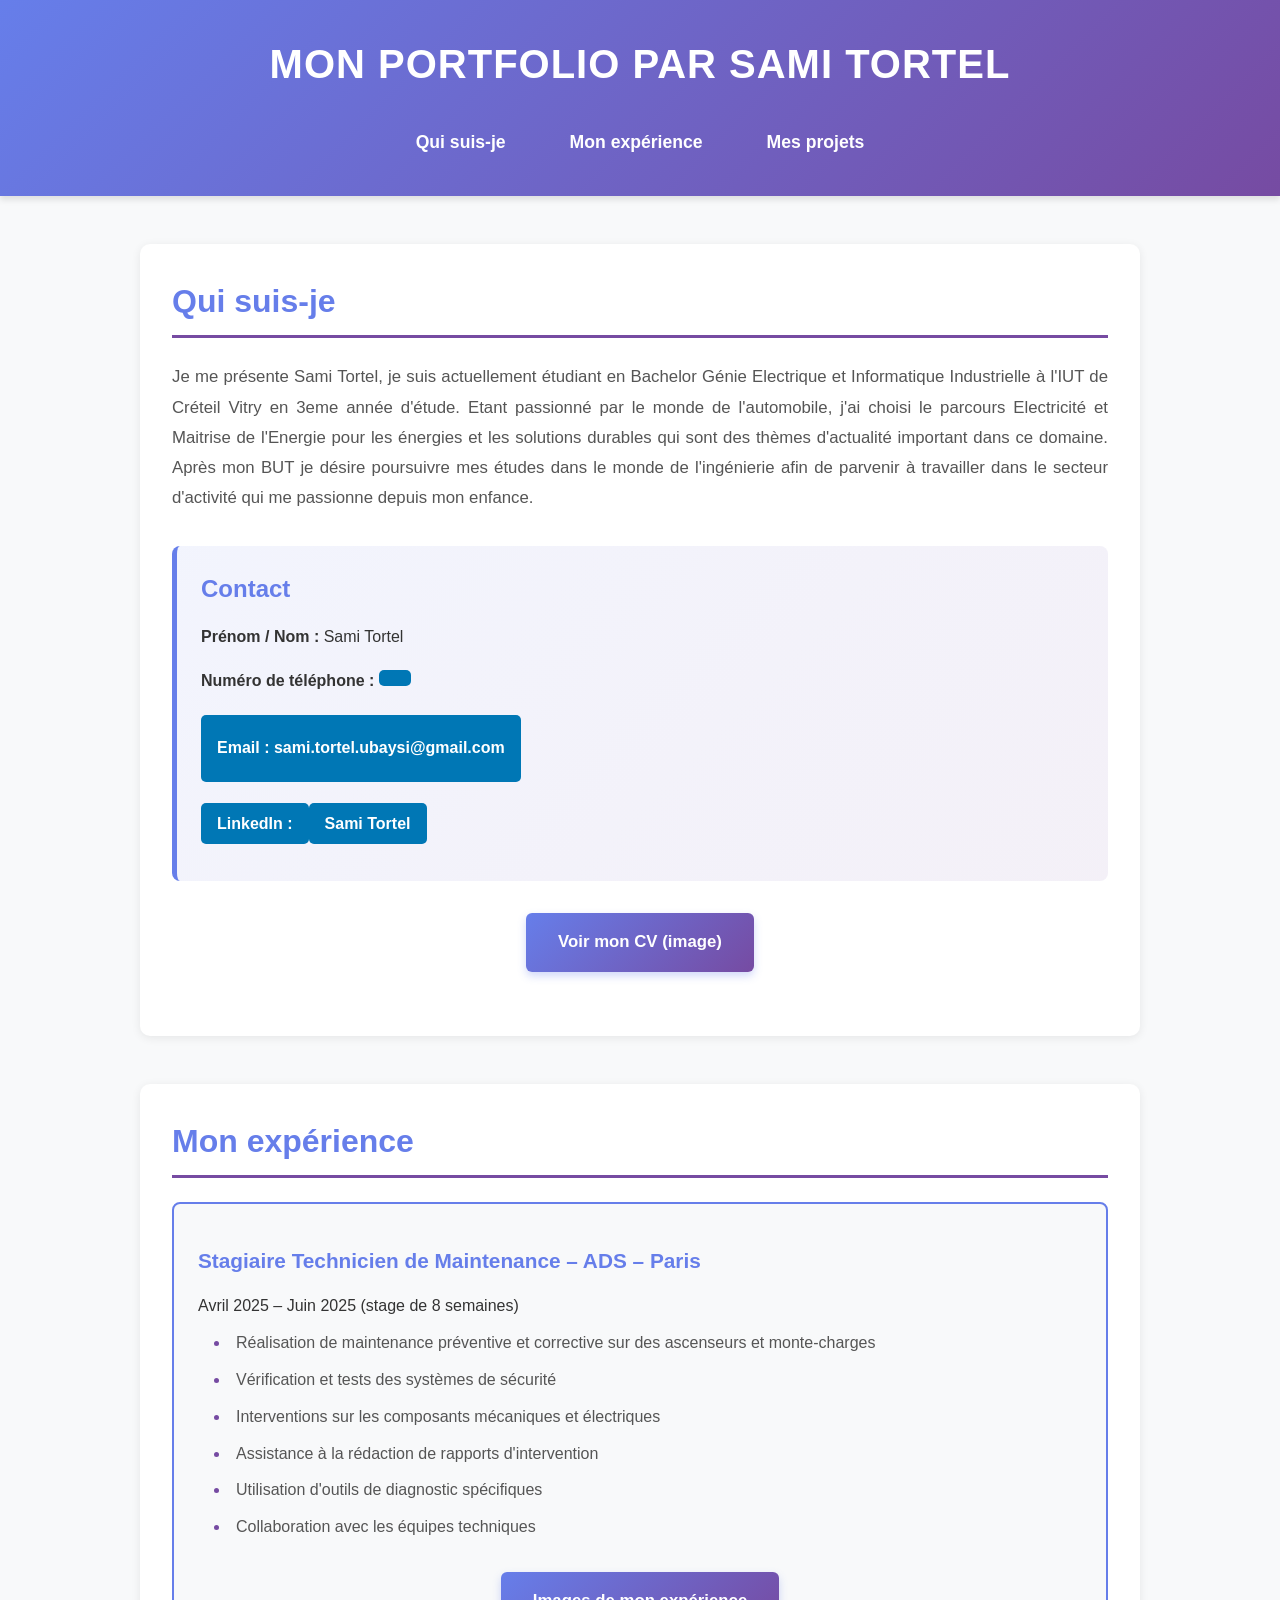
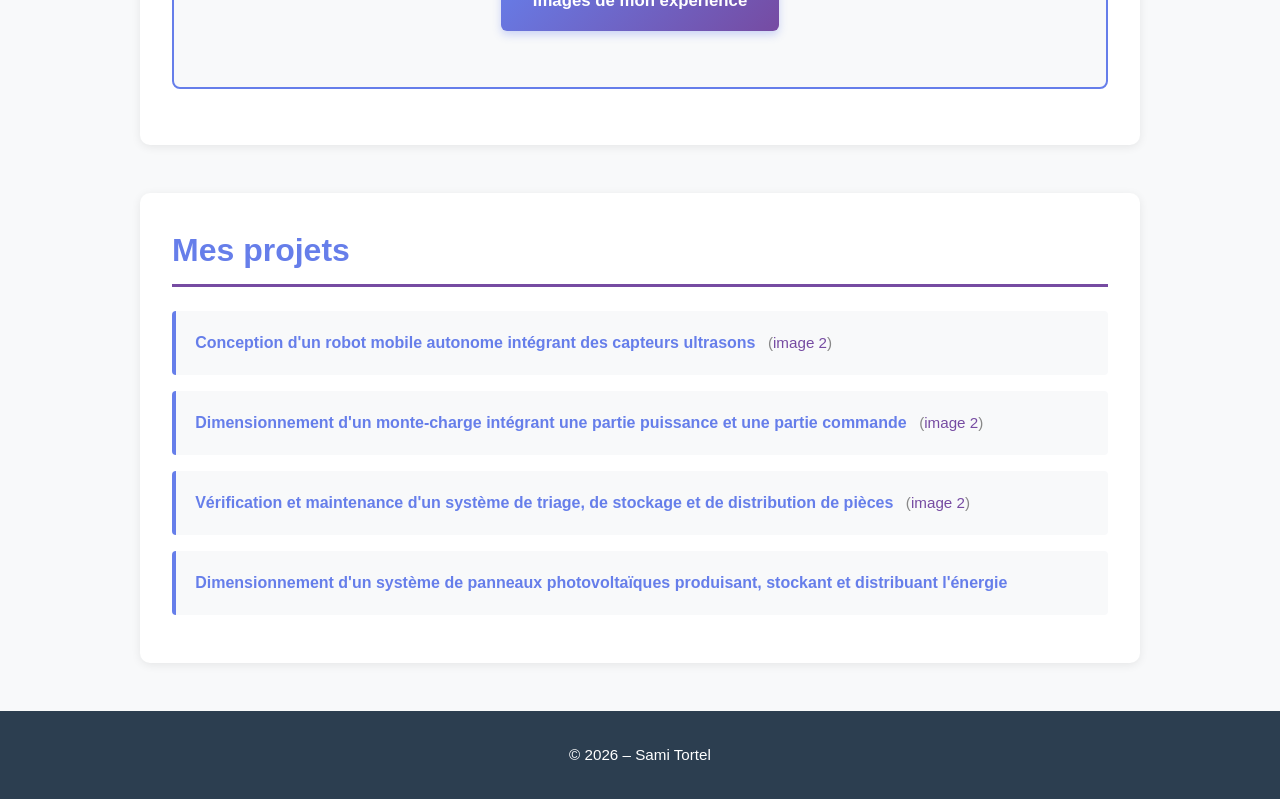
==== index.html @ cd8a88b3 "Update index.html" ====
<!DOCTYPE html>
<html lang="fr">
<head>
    <meta charset="UTF-8">
    <title>Mon Portfolio - Sami Tortel</title>
    <link rel="stylesheet" href="style.css">
</head>
<body>

    <!-- ===== EN-TÊTE ===== -->
    <header>
        <h1>MON PORTFOLIO PAR SAMI TORTEL</h1>

        <nav>
            <a href="#qui-suis-je">Qui suis-je</a>
            <a href="#experience">Mon expérience</a>
            <a href="#projets">Mes projets</a>
        </nav>
    </header>

    <!-- ===== SECTION QUI SUIS-JE ===== -->
    <section id="qui-suis-je">
        <h2>Qui suis-je</h2>

        <p class="presentation">
            Je me présente Sami Tortel, je suis actuellement étudiant en Bachelor Génie
            Electrique et Informatique Industrielle à l'IUT de Créteil Vitry en 3eme année
            d'étude. Etant passionné par le monde de l'automobile, j'ai choisi le parcours
            Electricité et Maitrise de l'Energie pour les énergies et les solutions durables
            qui sont des thèmes d'actualité important dans ce domaine. Après mon BUT je
            désire poursuivre mes études dans le monde de l'ingénierie afin de parvenir
            à travailler dans le secteur d'activité qui me passionne depuis mon enfance.
        </p>

        <!-- ===== CARTE CONTACT ===== -->
        <div class="contact">
            <h3>Contact</h3>
            <p><strong>Prénom / Nom :</strong> Sami Tortel</p>
            <p><strong>Numéro de téléphone : <a href="0613192650" ></strong></p>
            <p><strong>Email :</strong> sami.tortel.ubaysi@gmail.com</p>
            <p><strong>LinkedIn :</strong> <a href="https://www.linkedin.com/in/sami-tortel-384b14269" target="_blank">Sami Tortel</a></p>
        </div>

        <!-- ===== LIEN VERS LE CV ===== -->
        <div class="transition">
            <a href="Capture.png" target="_blank">
                Voir mon CV (image)
            </a>
        </div>
    </section>

    <!-- ===== SECTION EXPÉRIENCE ===== -->
    <section id="experience">
        <h2>Mon expérience</h2>

        <div class="experience-card">
            <h3>Stagiaire Technicien de Maintenance – ADS – Paris</h3>
            <p class="date">Avril 2025 – Juin 2025 (stage de 8 semaines)</p>

            <ul>
                <li>Réalisation de maintenance préventive et corrective sur des ascenseurs et monte-charges</li>
                <li>Vérification et tests des systèmes de sécurité</li>
                <li>Interventions sur les composants mécaniques et électriques</li>
                <li>Assistance à la rédaction de rapports d'intervention</li>
                <li>Utilisation d'outils de diagnostic spécifiques</li>
                <li>Collaboration avec les équipes techniques</li>
            </ul>

            <div class="transition">
                <a href="experience-images.html">
                    Images de mon expérience
                </a>
            </div>
        </div>
    </section>

    <!-- ===== SECTION PROJETS ===== -->
    <section id="projets">
        <h2>Mes projets</h2>

        <ul class="projets-list">
            <li>
                <a href="robot.PNG" target="_blank">
                    Conception d'un robot mobile autonome intégrant des capteurs ultrasons
                </a>
                <span class="multi">
                    (<a href="robot2.png" target="_blank">image 2</a>)
                </span>
            </li>

            <li>
                <a href="monte_charge1.PNG" target="_blank">
                    Dimensionnement d'un monte-charge intégrant une partie puissance et une partie commande
                </a>
                <span class="multi">
                    (<a href="monte_charge2.PNG" target="_blank">image 2</a>)
                </span>
            </li>

            <li>
                <a href="triage1.PNG" target="_blank">
                    Vérification et maintenance d'un système de triage, de stockage et de distribution de pièces
                </a>
                <span class="multi">
                    (<a href="triage2.PNG" target="_blank">image 2</a>)
                </span>
            </li>

            <li>
                <a href="solaire.png" target="_blank">
                    Dimensionnement d'un système de panneaux photovoltaïques produisant,
                    stockant et distribuant l'énergie
                </a>
            </li>
        </ul>
    </section>

    <!-- ===== PIED DE PAGE ===== -->
    <footer>
        <p>© 2026 – Sami Tortel</p>
    </footer>

</body>
</html>
---- style.css ----
/* ===== RESET & GLOBAL STYLES ===== */
* {
    margin: 0;
    padding: 0;
    box-sizing: border-box;
}

body {
    font-family: 'Segoe UI', Tahoma, Geneva, Verdana, sans-serif;
    line-height: 1.6;
    color: #333;
    background-color: #f8f9fa;
}

/* ===== HEADER & NAVIGATION ===== */
header {
    background: linear-gradient(135deg, #667eea 0%, #764ba2 100%);
    color: white;
    padding: 2rem 0;
    box-shadow: 0 4px 6px rgba(0, 0, 0, 0.1);
    position: sticky;
    top: 0;
    z-index: 100;
}

header h1 {
    text-align: center;
    font-size: 2.5rem;
    margin-bottom: 1.5rem;
    font-weight: 700;
    letter-spacing: 1px;
}

nav {
    display: flex;
    justify-content: center;
    gap: 2rem;
    flex-wrap: wrap;
}

nav a {
    color: white;
    text-decoration: none;
    font-weight: 600;
    font-size: 1.1rem;
    padding: 0.5rem 1rem;
    border-radius: 4px;
    transition: all 0.3s ease;
    position: relative;
}

nav a:hover {
    background-color: rgba(255, 255, 255, 0.2);
    transform: translateY(-2px);
}

nav a::after {
    content: '';
    position: absolute;
    bottom: 0;
    left: 0;
    width: 0;
    height: 2px;
    background-color: white;
    transition: width 0.3s ease;
}

nav a:hover::after {
    width: 100%;
}

/* ===== SECTIONS ===== */
section {
    max-width: 1000px;
    margin: 3rem auto;
    padding: 2rem;
    background-color: white;
    border-radius: 10px;
    box-shadow: 0 2px 10px rgba(0, 0, 0, 0.08);
}

section h2 {
    color: #667eea;
    font-size: 2rem;
    margin-bottom: 1.5rem;
    border-bottom: 3px solid #764ba2;
    padding-bottom: 0.5rem;
}

section h3 {
    color: #764ba2;
    font-size: 1.5rem;
    margin: 1rem 0;
}

/* ===== PRESENTATION ===== */
.presentation {
    font-size: 1.05rem;
    line-height: 1.8;
    color: #555;
    margin: 1.5rem 0;
    text-align: justify;
}

/* ===== CONTACT CARD ===== */
.contact {
    background: linear-gradient(135deg, #667eea15 0%, #764ba215 100%);
    border-left: 5px solid #667eea;
    padding: 1.5rem;
    border-radius: 8px;
    margin: 2rem 0;
}

.contact h3 {
    margin-top: 0;
    color: #667eea;
}

.contact p {
    margin: 0.8rem 0;
    font-size: 1rem;
}

.contact a {
    color: #0077b5;
    text-decoration: none;
    font-weight: 600;
    transition: all 0.3s ease;
    display: inline-block;
    padding: 0.5rem 1rem;
    border-radius: 5px;
    margin-top: 0.5rem;
    background-color: #0077b5;
    color: white;
}

.contact a:hover {
    background-color: #005885;
    box-shadow: 0 4px 8px rgba(0, 119, 181, 0.3);
    transform: translateY(-2px);
}

/* ===== TRANSITION BUTTON ===== */
.transition {
    margin: 2rem 0;
    text-align: center;
}

.transition a {
    display: inline-block;
    background: linear-gradient(135deg, #667eea 0%, #764ba2 100%);
    color: white;
    padding: 1rem 2rem;
    border-radius: 6px;
    text-decoration: none;
    font-weight: 600;
    font-size: 1.05rem;
    transition: all 0.3s ease;
    box-shadow: 0 4px 8px rgba(102, 126, 234, 0.3);
}

.transition a:hover {
    transform: translateY(-3px);
    box-shadow: 0 8px 16px rgba(102, 126, 234, 0.4);
}

/* ===== EXPERIENCE CARD ===== */
.experience-card {
    background-color: #f8f9fa;
    padding: 1.5rem;
    border-radius: 8px;
    border: 2px solid #667eea;
    margin: 1.5rem 0;
}

.experience-card h3 {
    color: #667eea;
    font-size: 1.3rem;
}

the.date {
    color: #888;
    font-size: 0.95rem;
    font-style: italic;
    margin: 0.5rem 0 1rem 0;
}

.experience-card ul {
    list-style-position: inside;
    margin-left: 1rem;
}

.experience-card li {
    margin: 0.7rem 0;
    color: #555;
    line-height: 1.6;
}

.experience-card li::marker {
    color: #764ba2;
    font-weight: bold;
}

/* ===== PROJECTS LIST ===== */
.projets-list {
    list-style: none;
    padding: 0;
}

.projets-list li {
    background-color: #f8f9fa;
    padding: 1.2rem;
    margin: 1rem 0;
    border-left: 4px solid #667eea;
    border-radius: 4px;
    transition: all 0.3s ease;
}

.projets-list li:hover {
    box-shadow: 0 4px 12px rgba(102, 126, 234, 0.2);
    transform: translateX(5px);
}

.projets-list a {
    color: #667eea;
    text-decoration: none;
    font-weight: 600;
    transition: color 0.3s ease;
}

.projets-list a:hover {
    color: #764ba2;
    text-decoration: underline;
}

.multi {
    color: #888;
    font-size: 0.95rem;
    margin-left: 0.5rem;
}

.multi a {
    color: #764ba2;
    font-weight: 500;
}

/* ===== FOOTER ===== */
footer {
    background-color: #2c3e50;
    color: white;
    text-align: center;
    padding: 2rem;
    margin-top: 3rem;
    font-size: 0.95rem;
}

footer p {
    margin: 0;
}

/* ===== RESPONSIVE DESIGN ===== */
@media (max-width: 768px) {
    header h1 {
        font-size: 1.8rem;
    }

    nav {
        gap: 1rem;
        padding: 0 1rem;
    }

    nav a {
        font-size: 0.95rem;
        padding: 0.4rem 0.8rem;
    }

    section {
        margin: 1.5rem;
        padding: 1.5rem;
    }

    section h2 {
        font-size: 1.5rem;
    }

    .presentation {
        font-size: 1rem;
        text-align: left;
    }

    .transition a {
        padding: 0.8rem 1.5rem;
        font-size: 0.95rem;
    }
}

@media (max-width: 480px) {
    header h1 {
        font-size: 1.4rem;
        letter-spacing: 0;
    }

    nav {
        flex-direction: column;
        gap: 0.5rem;
    }

    nav a {
        display: block;
        text-align: center;
    }

    section {
        margin: 1rem;
        padding: 1rem;
    }

    section h2 {
        font-size: 1.3rem;
    }

    .contact {
        padding: 1rem;
    }

    .experience-card ul {
        margin-left: 0;
    }

    .experience-card li {
        margin-left: 1rem;
    }
}
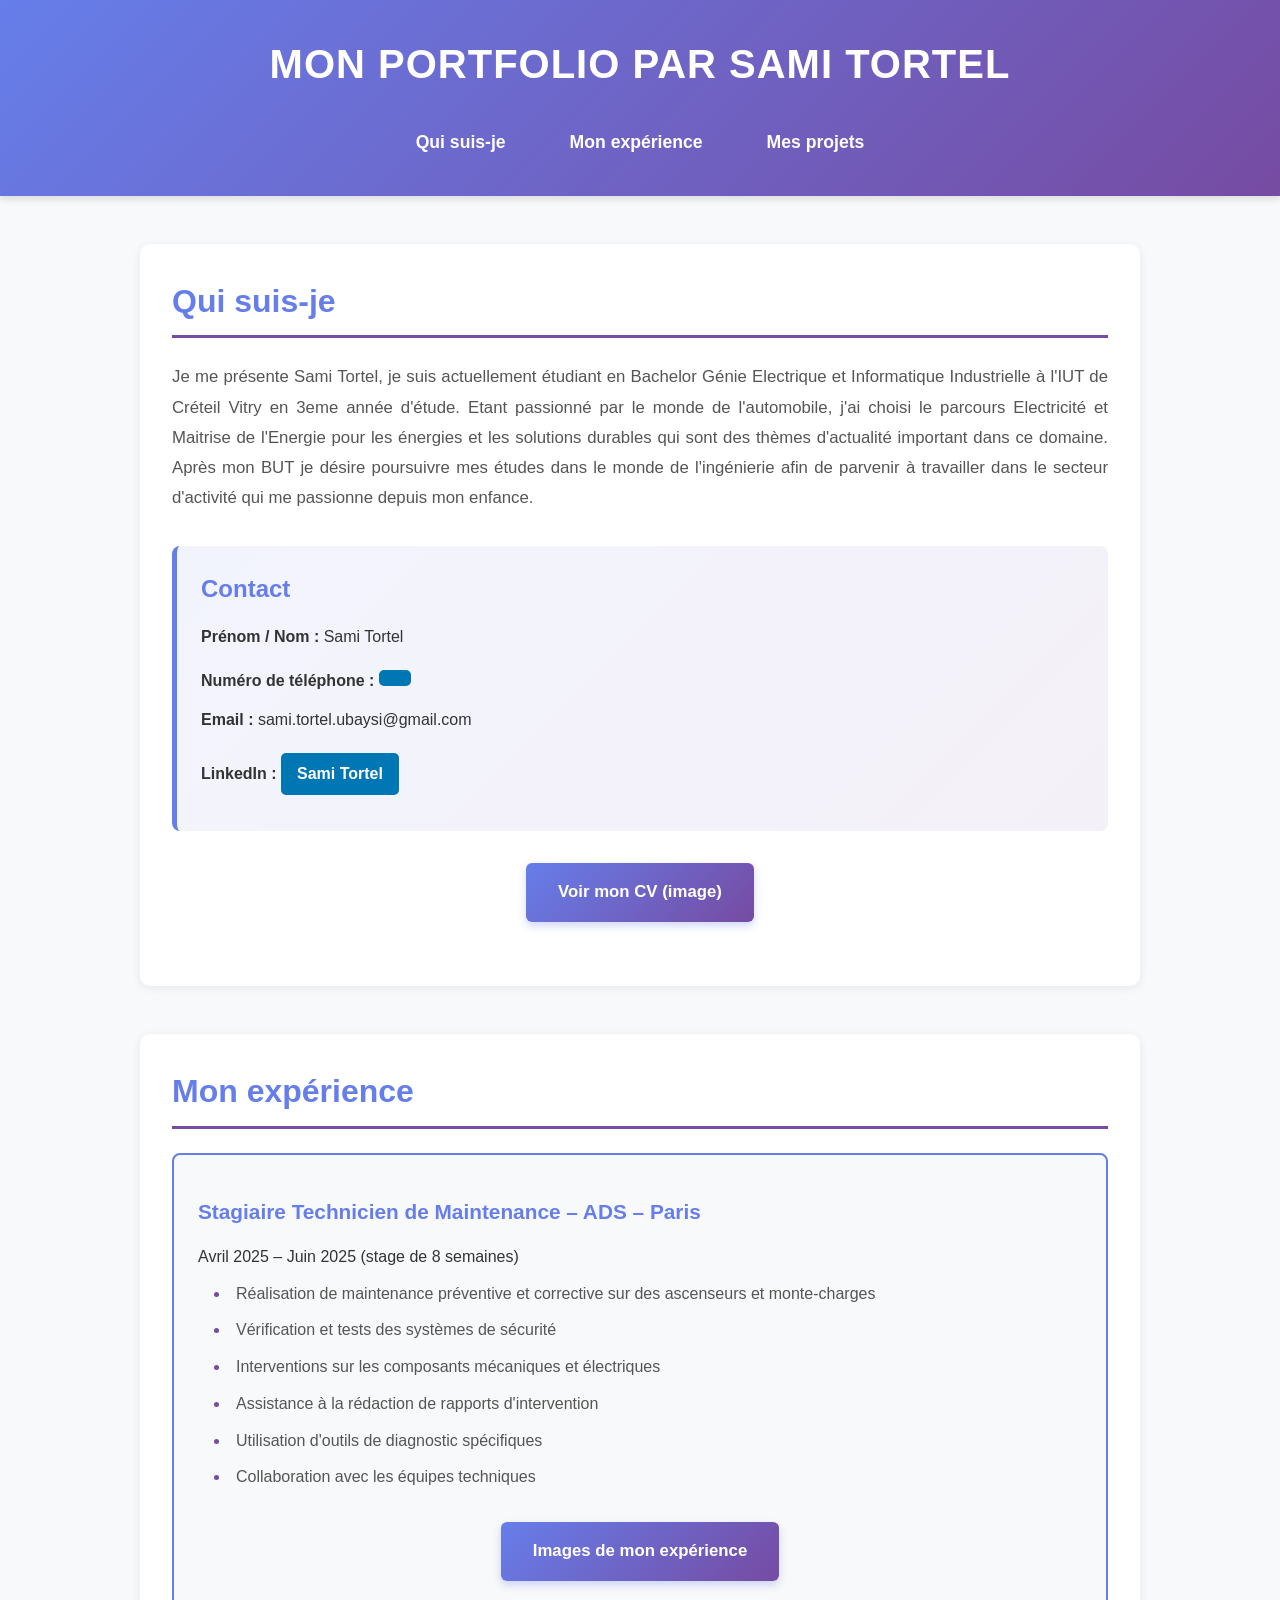
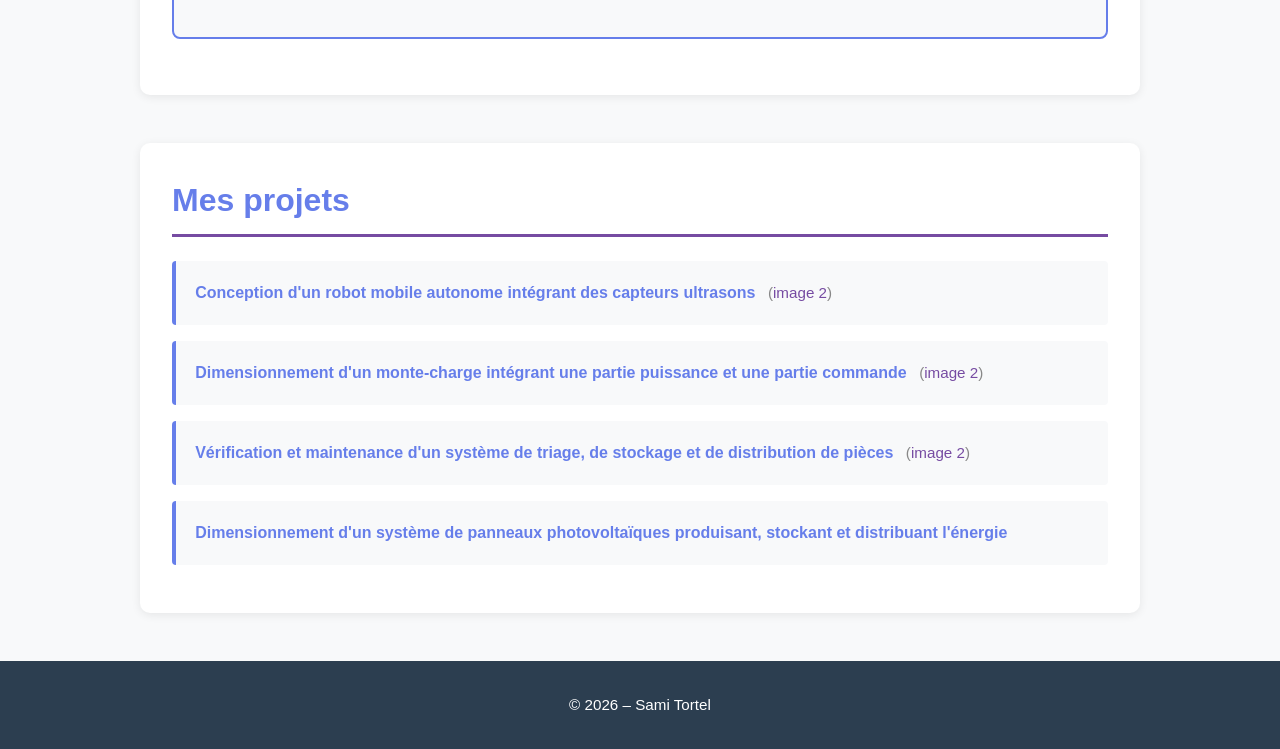
==== commit 9cf8bc5b: "Update index.html" ====
--- a/index.html
+++ b/index.html
@@ -36,7 +36,7 @@
         <div class="contact">
             <h3>Contact</h3>
             <p><strong>Prénom / Nom :</strong> Sami Tortel</p>
-            <p><strong>Numéro de téléphone : <a href="0613192650" ></strong></p>
+            <p><strong>Numéro de téléphone : </strong> <a href="06 13 19 26 50" ></a></p>
             <p><strong>Email :</strong> sami.tortel.ubaysi@gmail.com</p>
             <p><strong>LinkedIn :</strong> <a href="https://www.linkedin.com/in/sami-tortel-384b14269" target="_blank">Sami Tortel</a></p>
         </div>
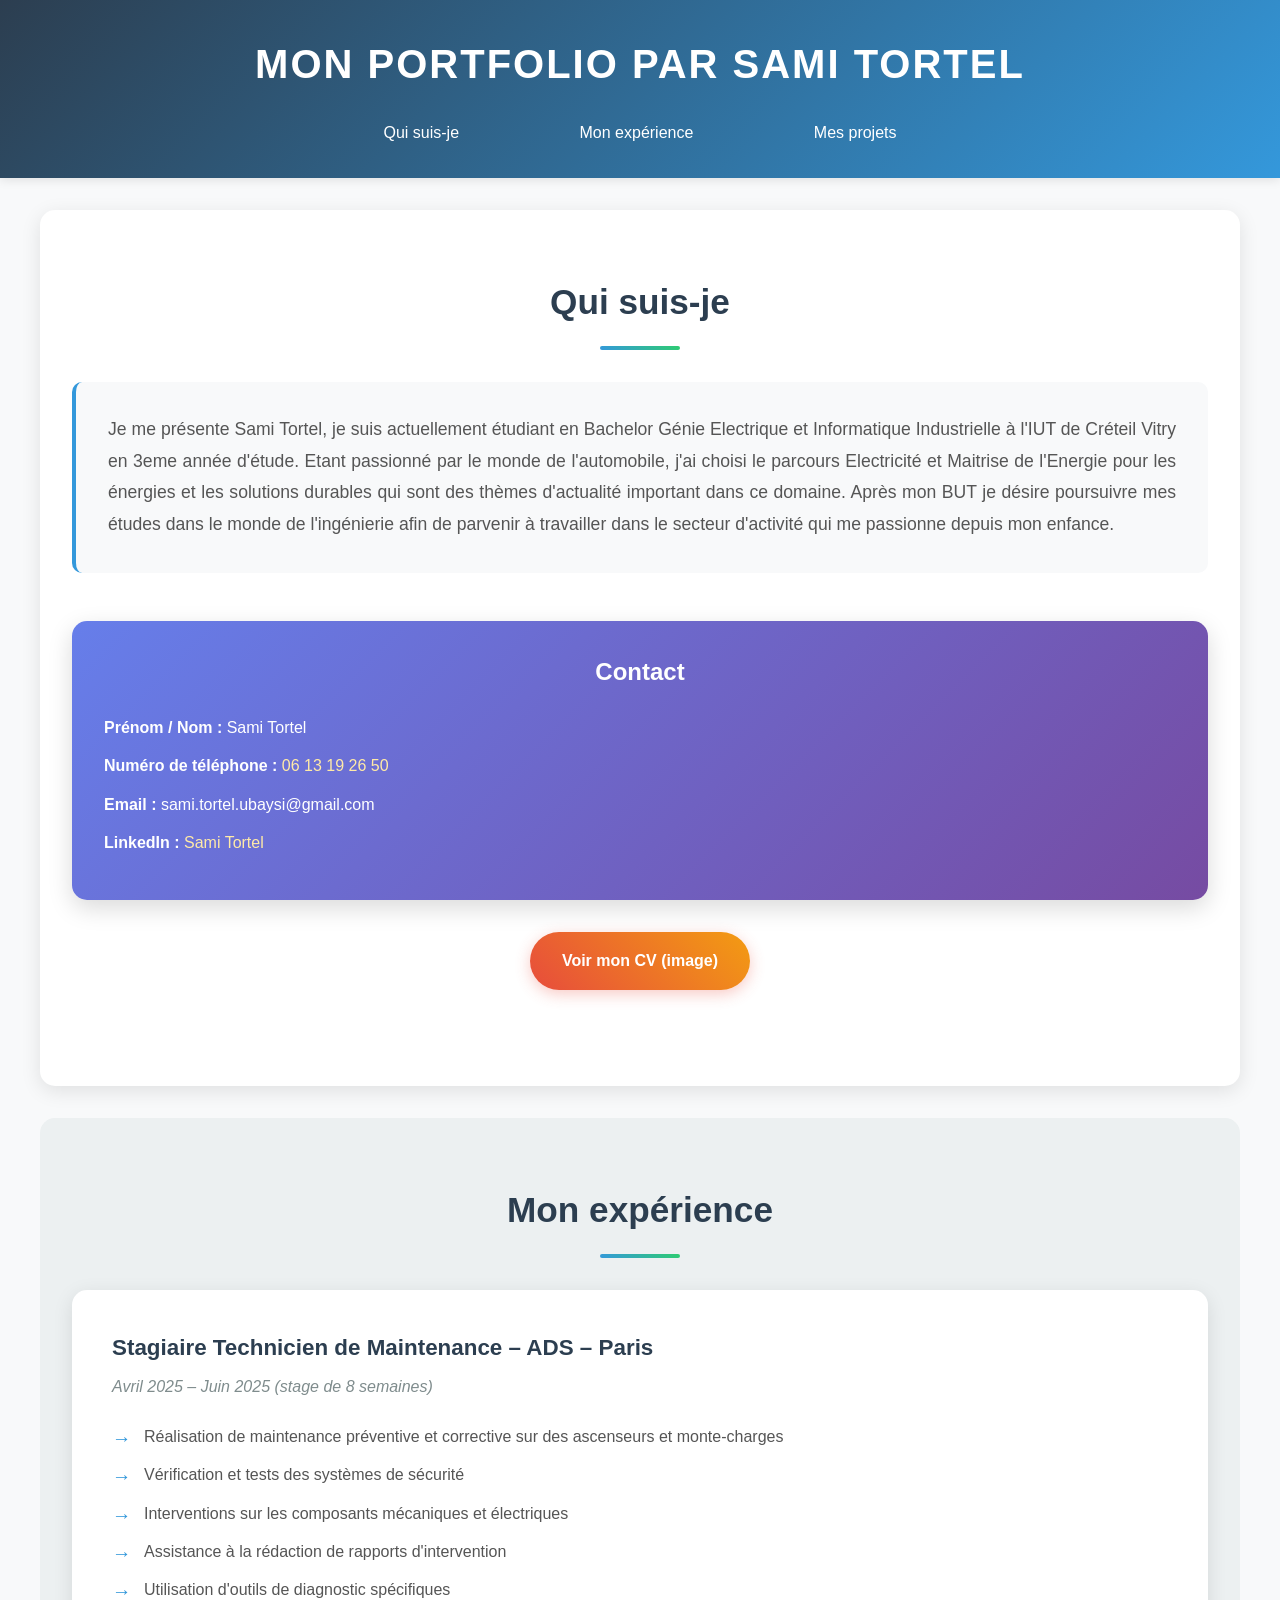
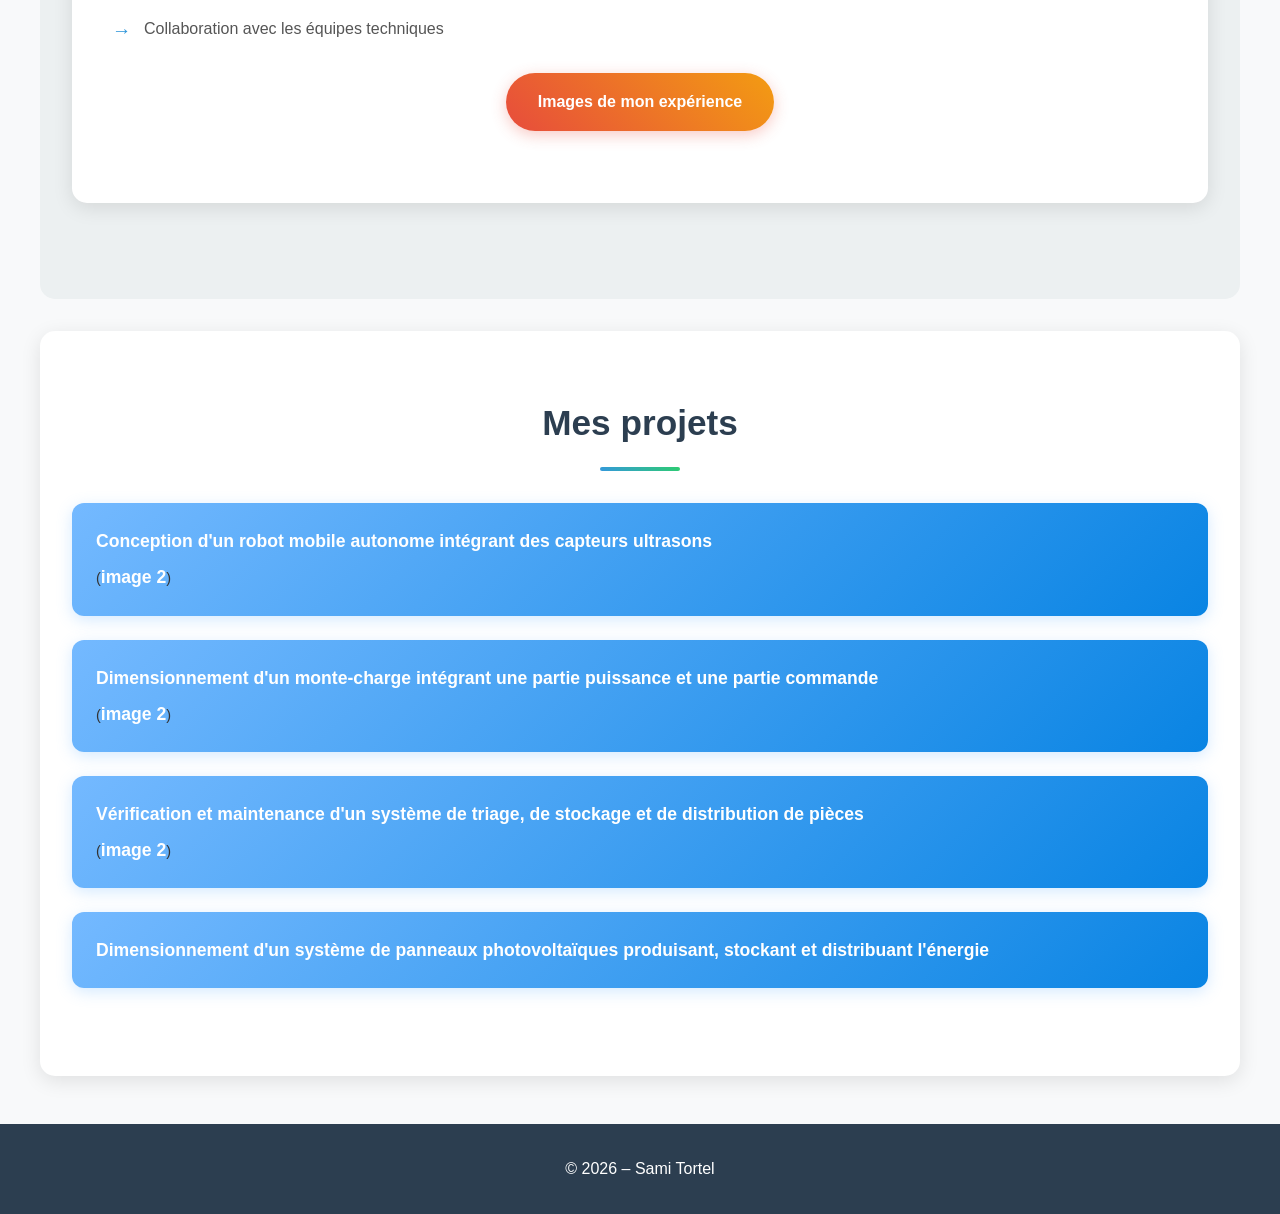
==== commit 3deb0202: "Update index.html" ====
--- a/index.html
+++ b/index.html
@@ -36,7 +36,7 @@
         <div class="contact">
             <h3>Contact</h3>
             <p><strong>Prénom / Nom :</strong> Sami Tortel</p>
-            <p><strong>Numéro de téléphone : </strong> <a href="06 13 19 26 50" ></a></p>
+            <p><strong>Numéro de téléphone :</strong> <a href="tel:+33613192650">06 13 19 26 50</a></p>
             <p><strong>Email :</strong> sami.tortel.ubaysi@gmail.com</p>
             <p><strong>LinkedIn :</strong> <a href="https://www.linkedin.com/in/sami-tortel-384b14269" target="_blank">Sami Tortel</a></p>
         </div>
--- a/style.css
+++ b/style.css
@@ -1,4 +1,4 @@
-/* ===== RESET & GLOBAL STYLES ===== */
+/* ===== RESET ET BASE ===== */
 * {
     margin: 0;
     padding: 0;
@@ -6,328 +6,309 @@
 }
 
 body {
-    font-family: 'Segoe UI', Tahoma, Geneva, Verdana, sans-serif;
+    font-family: 'Arial', sans-serif;
     line-height: 1.6;
     color: #333;
     background-color: #f8f9fa;
 }
 
-/* ===== HEADER & NAVIGATION ===== */
+/* ===== EN-TÊTE ===== */
 header {
+    background: linear-gradient(135deg, #2c3e50, #3498db);
+    color: white;
+    padding: 2rem 0;
+    text-align: center;
+    box-shadow: 0 2px 10px rgba(0,0,0,0.1);
+}
+
+header h1 {
+    font-size: 2.5rem;
+    margin-bottom: 1rem;
+    font-weight: 700;
+    letter-spacing: 2px;
+}
+
+nav {
+    margin-top: 1.5rem;
+}
+
+nav a {
+    color: white;
+    text-decoration: none;
+    margin: 0 2rem;
+    padding: 0.8rem 1.5rem;
+    border: 2px solid transparent;
+    border-radius: 25px;
+    transition: all 0.3s ease;
+    font-weight: 500;
+}
+
+nav a:hover {
+    background-color: rgba(255,255,255,0.2);
+    border-color: white;
+    transform: translateY(-2px);
+}
+
+/* ===== SECTIONS GÉNÉRALES ===== */
+section {
+    max-width: 1200px;
+    margin: 0 auto;
+    padding: 4rem 2rem;
+}
+
+h2 {
+    font-size: 2.2rem;
+    color: #2c3e50;
+    margin-bottom: 2rem;
+    text-align: center;
+    position: relative;
+}
+
+h2::after {
+    content: '';
+    display: block;
+    width: 80px;
+    height: 4px;
+    background: linear-gradient(45deg, #3498db, #2ecc71);
+    margin: 1rem auto;
+    border-radius: 2px;
+}
+
+/* ===== SECTION QUI SUIS-JE ===== */
+#qui-suis-je {
+    background-color: white;
+    border-radius: 15px;
+    margin: 2rem auto;
+    box-shadow: 0 5px 20px rgba(0,0,0,0.1);
+}
+
+.presentation {
+    font-size: 1.1rem;
+    line-height: 1.8;
+    text-align: justify;
+    margin-bottom: 3rem;
+    color: #555;
+    background-color: #f8f9fa;
+    padding: 2rem;
+    border-radius: 10px;
+    border-left: 4px solid #3498db;
+}
+
+/* ===== CARTE CONTACT ===== */
+.contact {
     background: linear-gradient(135deg, #667eea 0%, #764ba2 100%);
     color: white;
-    padding: 2rem 0;
-    box-shadow: 0 4px 6px rgba(0, 0, 0, 0.1);
-    position: sticky;
-    top: 0;
-    z-index: 100;
-}
-
-header h1 {
-    text-align: center;
-    font-size: 2.5rem;
+    padding: 2rem;
+    border-radius: 15px;
+    margin: 2rem 0;
+    box-shadow: 0 8px 25px rgba(0,0,0,0.15);
+}
+
+.contact h3 {
+    font-size: 1.5rem;
     margin-bottom: 1.5rem;
-    font-weight: 700;
-    letter-spacing: 1px;
-}
-
-nav {
-    display: flex;
-    justify-content: center;
-    gap: 2rem;
-    flex-wrap: wrap;
-}
-
-nav a {
+    text-align: center;
+}
+
+.contact p {
+    margin-bottom: 0.8rem;
+    font-size: 1rem;
+}
+
+.contact a {
+    color: #ffeaa7;
+    text-decoration: none;
+    font-weight: 500;
+}
+
+.contact a:hover {
+    text-decoration: underline;
+    color: #fdcb6e;
+}
+
+/* ===== LIENS DE TRANSITION ===== */
+.transition {
+    text-align: center;
+    margin: 2rem 0;
+}
+
+.transition a {
+    display: inline-block;
+    background: linear-gradient(45deg, #e74c3c, #f39c12);
+    color: white;
+    padding: 1rem 2rem;
+    border-radius: 30px;
+    text-decoration: none;
+    font-weight: 600;
+    transition: all 0.3s ease;
+    box-shadow: 0 4px 15px rgba(231, 76, 60, 0.3);
+}
+
+.transition a:hover {
+    transform: translateY(-3px);
+    box-shadow: 0 8px 25px rgba(231, 76, 60, 0.4);
+}
+
+/* ===== SECTION EXPÉRIENCE ===== */
+#experience {
+    background-color: #ecf0f1;
+    border-radius: 15px;
+    margin: 2rem auto;
+}
+
+.experience-card {
+    background-color: white;
+    padding: 2.5rem;
+    border-radius: 15px;
+    box-shadow: 0 5px 20px rgba(0,0,0,0.1);
+    margin: 2rem 0;
+}
+
+.experience-card h3 {
+    color: #2c3e50;
+    font-size: 1.4rem;
+    margin-bottom: 0.5rem;
+}
+
+.date {
+    color: #7f8c8d;
+    font-style: italic;
+    margin-bottom: 1.5rem;
+    font-weight: 500;
+}
+
+.experience-card ul {
+    list-style: none;
+    padding-left: 0;
+}
+
+.experience-card li {
+    margin-bottom: 0.8rem;
+    padding-left: 2rem;
+    position: relative;
+    color: #555;
+}
+
+.experience-card li::before {
+    content: '→';
+    position: absolute;
+    left: 0;
+    color: #3498db;
+    font-weight: bold;
+    font-size: 1.2rem;
+}
+
+/* ===== SECTION PROJETS ===== */
+#projets {
+    background-color: white;
+    border-radius: 15px;
+    margin: 2rem auto;
+    box-shadow: 0 5px 20px rgba(0,0,0,0.1);
+}
+
+.projets-list {
+    list-style: none;
+    padding: 0;
+}
+
+.projets-list li {
+    background: linear-gradient(135deg, #74b9ff, #0984e3);
+    margin-bottom: 1.5rem;
+    padding: 1.5rem;
+    border-radius: 12px;
+    box-shadow: 0 4px 15px rgba(116, 185, 255, 0.3);
+    transition: transform 0.3s ease, box-shadow 0.3s ease;
+}
+
+.projets-list li:hover {
+    transform: translateY(-5px);
+    box-shadow: 0 8px 25px rgba(116, 185, 255, 0.4);
+}
+
+.projets-list li a {
     color: white;
     text-decoration: none;
     font-weight: 600;
     font-size: 1.1rem;
-    padding: 0.5rem 1rem;
-    border-radius: 4px;
-    transition: all 0.3s ease;
-    position: relative;
-}
-
-nav a:hover {
-    background-color: rgba(255, 255, 255, 0.2);
-    transform: translateY(-2px);
-}
-
-nav a::after {
-    content: '';
-    position: absolute;
-    bottom: 0;
-    left: 0;
-    width: 0;
-    height: 2px;
-    background-color: white;
-    transition: width 0.3s ease;
-}
-
-nav a:hover::after {
-    width: 100%;
-}
-
-/* ===== SECTIONS ===== */
-section {
-    max-width: 1000px;
-    margin: 3rem auto;
-    padding: 2rem;
-    background-color: white;
-    border-radius: 10px;
-    box-shadow: 0 2px 10px rgba(0, 0, 0, 0.08);
-}
-
-section h2 {
-    color: #667eea;
-    font-size: 2rem;
-    margin-bottom: 1.5rem;
-    border-bottom: 3px solid #764ba2;
-    padding-bottom: 0.5rem;
-}
-
-section h3 {
-    color: #764ba2;
-    font-size: 1.5rem;
-    margin: 1rem 0;
-}
-
-/* ===== PRESENTATION ===== */
-.presentation {
-    font-size: 1.05rem;
-    line-height: 1.8;
-    color: #555;
-    margin: 1.5rem 0;
-    text-align: justify;
-}
-
-/* ===== CONTACT CARD ===== */
-.contact {
-    background: linear-gradient(135deg, #667eea15 0%, #764ba215 100%);
-    border-left: 5px solid #667eea;
-    padding: 1.5rem;
-    border-radius: 8px;
-    margin: 2rem 0;
-}
-
-.contact h3 {
-    margin-top: 0;
-    color: #667eea;
-}
-
-.contact p {
-    margin: 0.8rem 0;
-    font-size: 1rem;
-}
-
-.contact a {
-    color: #0077b5;
-    text-decoration: none;
-    font-weight: 600;
-    transition: all 0.3s ease;
-    display: inline-block;
-    padding: 0.5rem 1rem;
-    border-radius: 5px;
+}
+
+.projets-list li a:hover {
+    text-decoration: underline;
+}
+
+.multi {
+    display: block;
     margin-top: 0.5rem;
-    background-color: #0077b5;
-    color: white;
-}
-
-.contact a:hover {
-    background-color: #005885;
-    box-shadow: 0 4px 8px rgba(0, 119, 181, 0.3);
-    transform: translateY(-2px);
-}
-
-/* ===== TRANSITION BUTTON ===== */
-.transition {
-    margin: 2rem 0;
-    text-align: center;
-}
-
-.transition a {
-    display: inline-block;
-    background: linear-gradient(135deg, #667eea 0%, #764ba2 100%);
-    color: white;
-    padding: 1rem 2rem;
-    border-radius: 6px;
-    text-decoration: none;
-    font-weight: 600;
-    font-size: 1.05rem;
-    transition: all 0.3s ease;
-    box-shadow: 0 4px 8px rgba(102, 126, 234, 0.3);
-}
-
-.transition a:hover {
-    transform: translateY(-3px);
-    box-shadow: 0 8px 16px rgba(102, 126, 234, 0.4);
-}
-
-/* ===== EXPERIENCE CARD ===== */
-.experience-card {
-    background-color: #f8f9fa;
-    padding: 1.5rem;
-    border-radius: 8px;
-    border: 2px solid #667eea;
-    margin: 1.5rem 0;
-}
-
-.experience-card h3 {
-    color: #667eea;
-    font-size: 1.3rem;
-}
-
-the.date {
-    color: #888;
-    font-size: 0.95rem;
-    font-style: italic;
-    margin: 0.5rem 0 1rem 0;
-}
-
-.experience-card ul {
-    list-style-position: inside;
-    margin-left: 1rem;
-}
-
-.experience-card li {
-    margin: 0.7rem 0;
-    color: #555;
-    line-height: 1.6;
-}
-
-.experience-card li::marker {
-    color: #764ba2;
-    font-weight: bold;
-}
-
-/* ===== PROJECTS LIST ===== */
-.projets-list {
-    list-style: none;
-    padding: 0;
-}
-
-.projets-list li {
-    background-color: #f8f9fa;
-    padding: 1.2rem;
-    margin: 1rem 0;
-    border-left: 4px solid #667eea;
-    border-radius: 4px;
-    transition: all 0.3s ease;
-}
-
-.projets-list li:hover {
-    box-shadow: 0 4px 12px rgba(102, 126, 234, 0.2);
-    transform: translateX(5px);
-}
-
-.projets-list a {
-    color: #667eea;
-    text-decoration: none;
-    font-weight: 600;
-    transition: color 0.3s ease;
-}
-
-.projets-list a:hover {
-    color: #764ba2;
-    text-decoration: underline;
-}
-
-.multi {
-    color: #888;
-    font-size: 0.95rem;
-    margin-left: 0.5rem;
+    font-size: 0.9rem;
 }
 
 .multi a {
-    color: #764ba2;
-    font-weight: 500;
-}
-
-/* ===== FOOTER ===== */
+    color: #ddd;
+    font-weight: 400;
+}
+
+.multi a:hover {
+    color: white;
+}
+
+/* ===== PIED DE PAGE ===== */
 footer {
     background-color: #2c3e50;
     color: white;
     text-align: center;
     padding: 2rem;
     margin-top: 3rem;
-    font-size: 0.95rem;
 }
 
 footer p {
-    margin: 0;
-}
-
-/* ===== RESPONSIVE DESIGN ===== */
+    font-size: 1rem;
+    font-weight: 500;
+}
+
+/* ===== RESPONSIVE ===== */
 @media (max-width: 768px) {
     header h1 {
+        font-size: 2rem;
+    }
+    
+    nav a {
+        display: block;
+        margin: 0.5rem 0;
+    }
+    
+    section {
+        padding: 2rem 1rem;
+    }
+    
+    h2 {
         font-size: 1.8rem;
     }
-
-    nav {
-        gap: 1rem;
-        padding: 0 1rem;
-    }
-
-    nav a {
-        font-size: 0.95rem;
-        padding: 0.4rem 0.8rem;
-    }
-
-    section {
-        margin: 1.5rem;
-        padding: 1.5rem;
-    }
-
-    section h2 {
-        font-size: 1.5rem;
-    }
-
+    
     .presentation {
         font-size: 1rem;
-        text-align: left;
-    }
-
-    .transition a {
-        padding: 0.8rem 1.5rem;
-        font-size: 0.95rem;
+        padding: 1.5rem;
+    }
+    
+    .contact {
+        padding: 1.5rem;
+    }
+    
+    .experience-card {
+        padding: 1.5rem;
     }
 }
 
 @media (max-width: 480px) {
     header h1 {
-        font-size: 1.4rem;
-        letter-spacing: 0;
-    }
-
-    nav {
-        flex-direction: column;
-        gap: 0.5rem;
-    }
-
-    nav a {
-        display: block;
-        text-align: center;
-    }
-
+        font-size: 1.6rem;
+        letter-spacing: 1px;
+    }
+    
     section {
         margin: 1rem;
-        padding: 1rem;
-    }
-
-    section h2 {
-        font-size: 1.3rem;
-    }
-
-    .contact {
-        padding: 1rem;
-    }
-
-    .experience-card ul {
-        margin-left: 0;
-    }
-
-    .experience-card li {
-        margin-left: 1rem;
-    }
-}+    }
+    
+    h2 {
+        font-size: 1.5rem;
+    }
+}
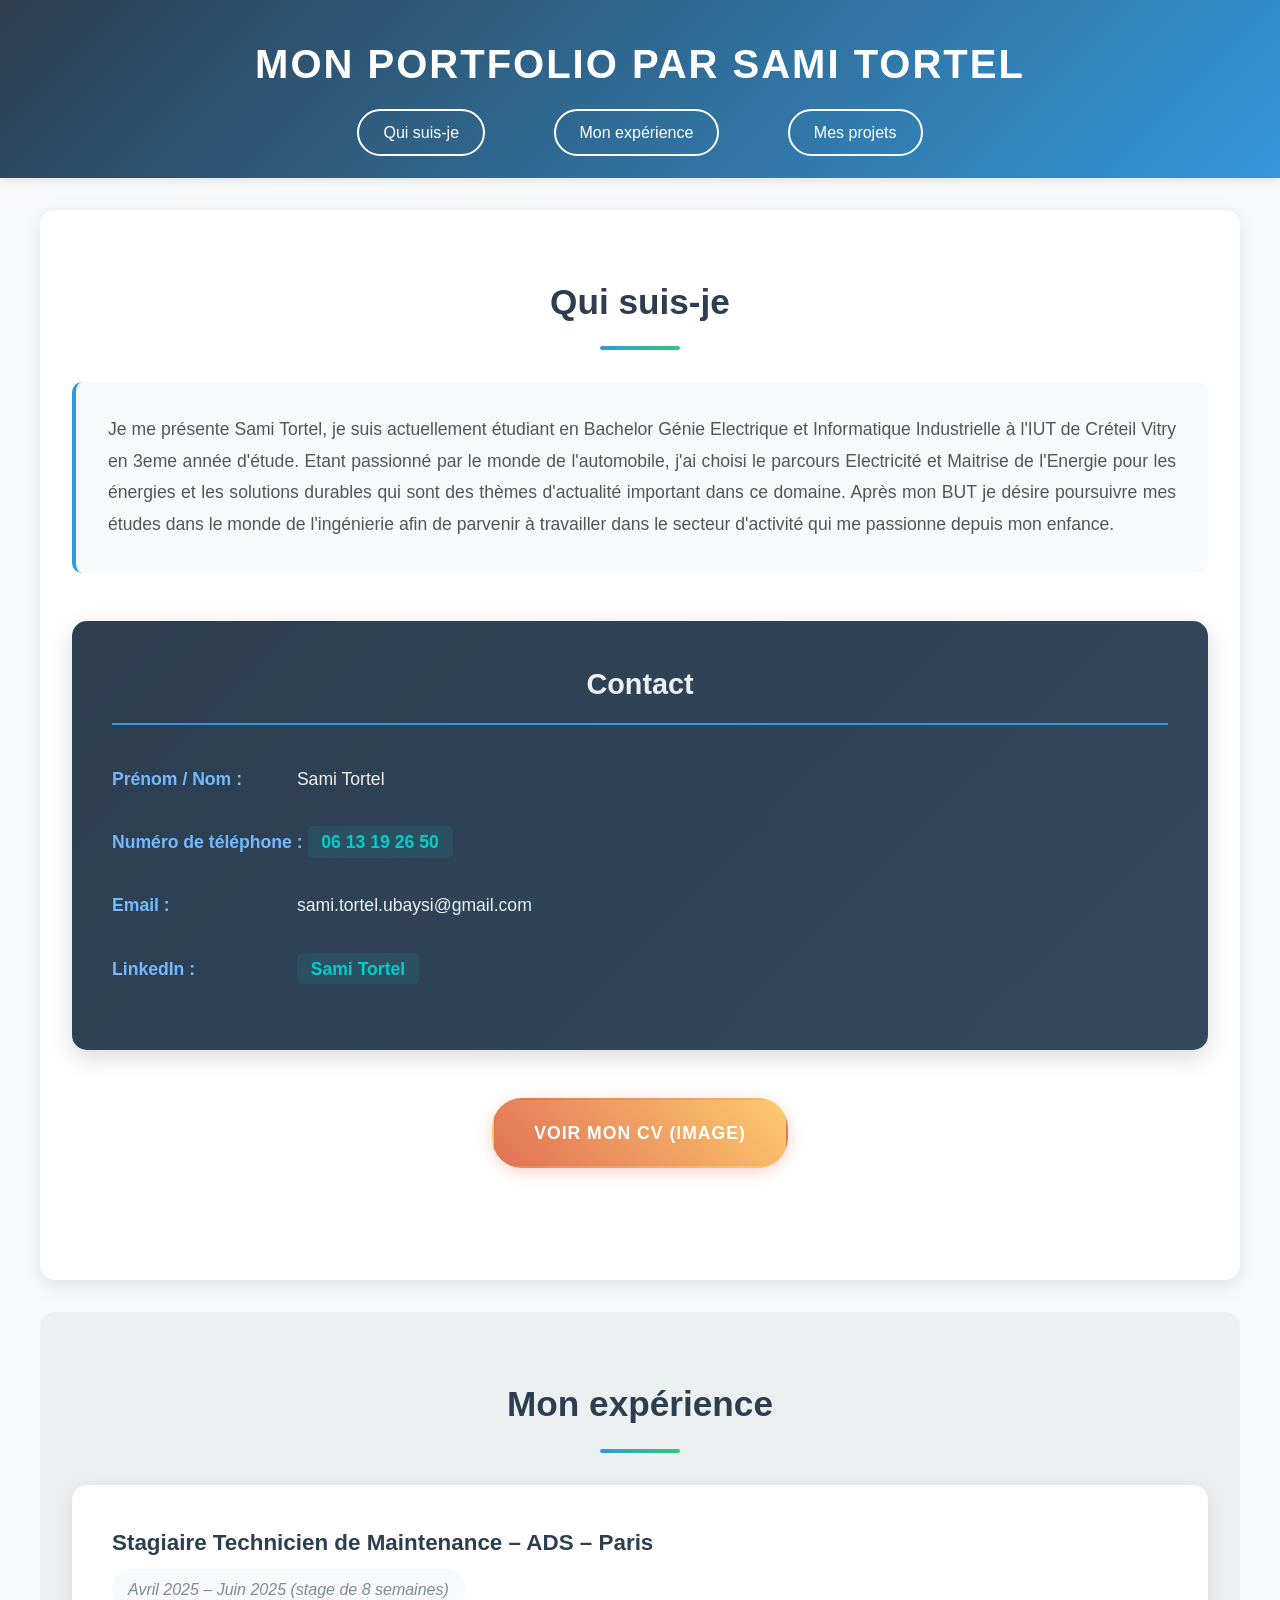
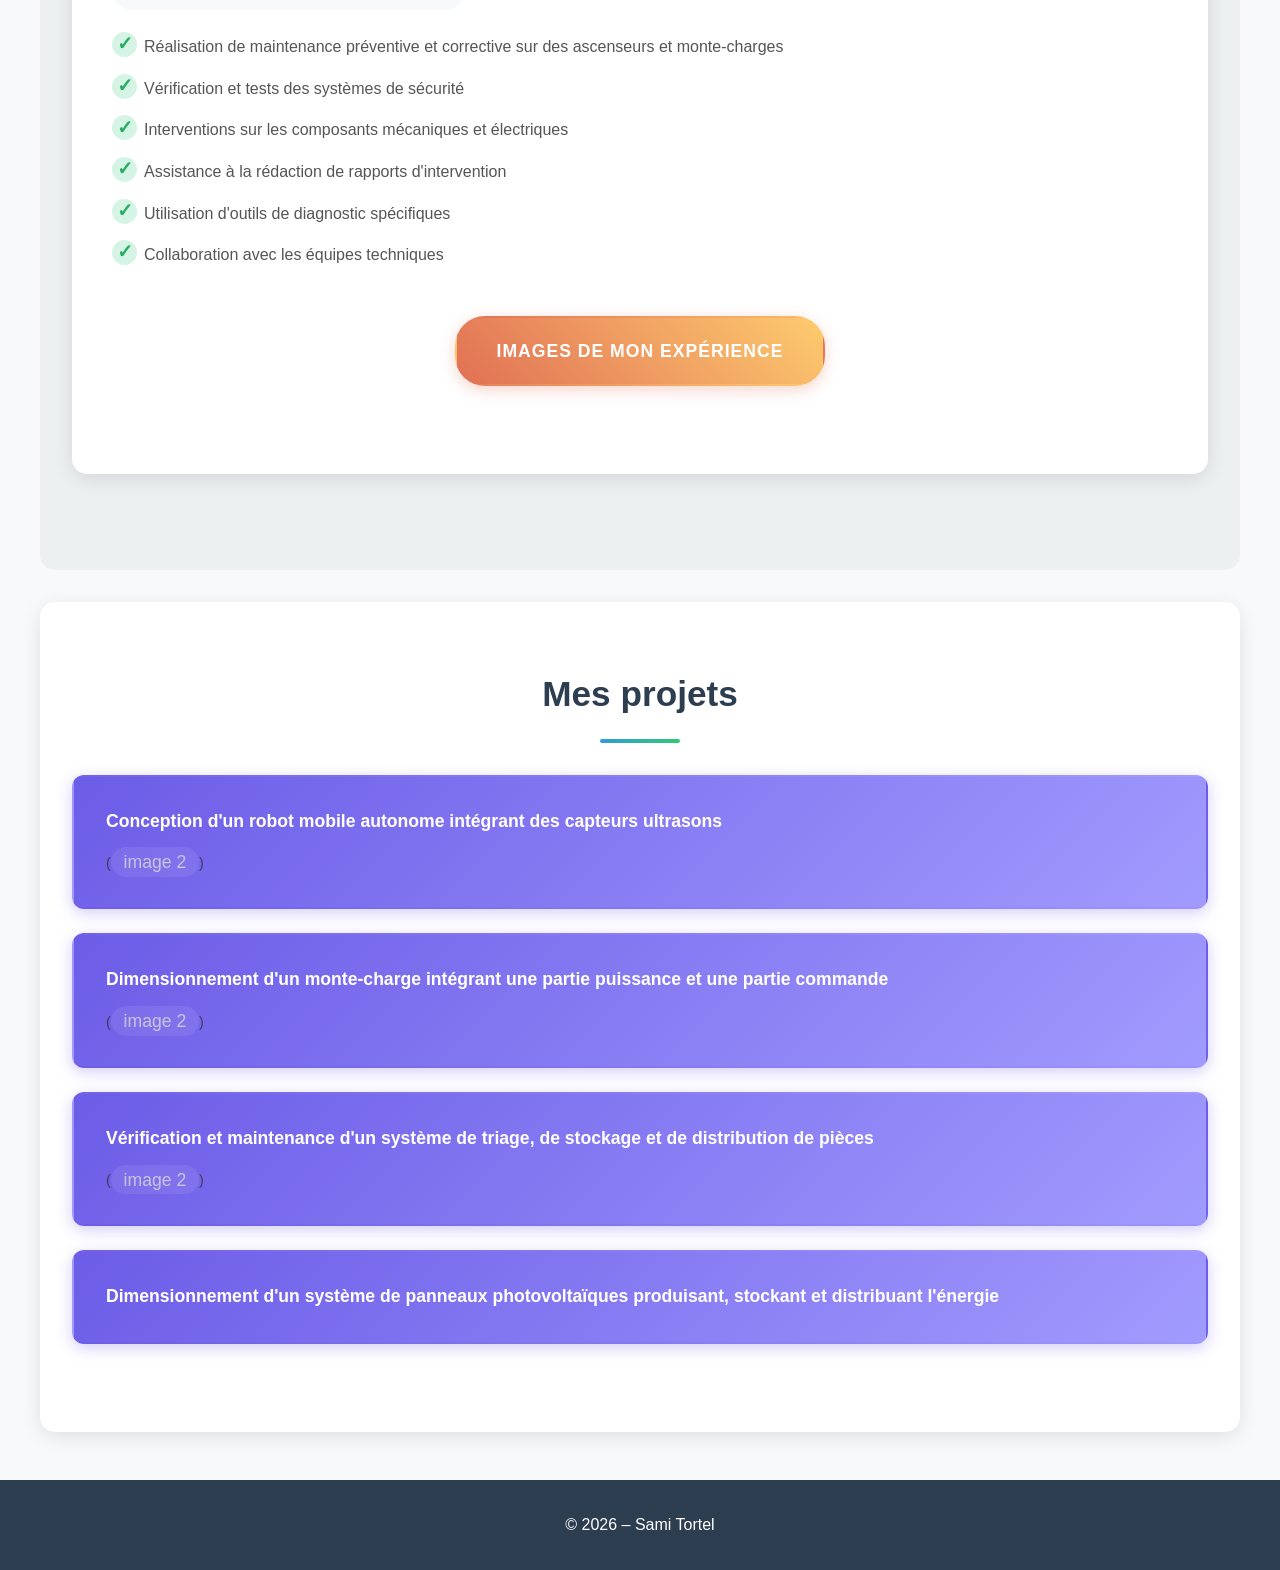
==== commit 74974634: "Update CV link in index.html" ====
--- a/index.html
+++ b/index.html
@@ -43,7 +43,7 @@
 
         <!-- ===== LIEN VERS LE CV ===== -->
         <div class="transition">
-            <a href="Capture.png" target="_blank">
+            <a href="CV_Sami_TORTEL_ESME" target="_blank">
                 Voir mon CV (image)
             </a>
         </div>
--- a/style.css
+++ b/style.css
@@ -37,15 +37,16 @@
     text-decoration: none;
     margin: 0 2rem;
     padding: 0.8rem 1.5rem;
-    border: 2px solid transparent;
+    border: 2px solid white;
     border-radius: 25px;
     transition: all 0.3s ease;
     font-weight: 500;
+    background-color: transparent;
 }
 
 nav a:hover {
-    background-color: rgba(255,255,255,0.2);
-    border-color: white;
+    background-color: white;
+    color: #2c3e50;
     transform: translateY(-2px);
 }
 
@@ -94,59 +95,84 @@
     border-left: 4px solid #3498db;
 }
 
-/* ===== CARTE CONTACT ===== */
+/* ===== CARTE CONTACT (CORRIGÉE) ===== */
 .contact {
-    background: linear-gradient(135deg, #667eea 0%, #764ba2 100%);
-    color: white;
-    padding: 2rem;
+    background: linear-gradient(135deg, #2c3e50, #34495e);
+    color: white;
+    padding: 2.5rem;
     border-radius: 15px;
     margin: 2rem 0;
     box-shadow: 0 8px 25px rgba(0,0,0,0.15);
 }
 
 .contact h3 {
-    font-size: 1.5rem;
-    margin-bottom: 1.5rem;
-    text-align: center;
+    font-size: 1.8rem;
+    margin-bottom: 2rem;
+    text-align: center;
+    color: #ecf0f1;
+    border-bottom: 2px solid #3498db;
+    padding-bottom: 1rem;
 }
 
 .contact p {
-    margin-bottom: 0.8rem;
-    font-size: 1rem;
+    margin-bottom: 1.2rem;
+    font-size: 1.1rem;
+    color: #ecf0f1;
+    padding: 0.5rem 0;
+}
+
+.contact strong {
+    color: #74b9ff;
+    display: inline-block;
+    min-width: 180px;
+    font-weight: 600;
 }
 
 .contact a {
-    color: #ffeaa7;
-    text-decoration: none;
-    font-weight: 500;
+    color: #00cec9;
+    text-decoration: none;
+    font-weight: 600;
+    padding: 0.3rem 0.8rem;
+    border-radius: 5px;
+    background-color: rgba(0, 206, 201, 0.1);
+    transition: all 0.3s ease;
+    border: 1px solid transparent;
 }
 
 .contact a:hover {
-    text-decoration: underline;
-    color: #fdcb6e;
-}
-
-/* ===== LIENS DE TRANSITION ===== */
+    background-color: #00cec9;
+    color: white;
+    text-decoration: none;
+    transform: translateY(-1px);
+    border-color: #00cec9;
+}
+
+/* ===== LIENS DE TRANSITION (CORRIGÉS) ===== */
 .transition {
     text-align: center;
-    margin: 2rem 0;
+    margin: 3rem 0;
 }
 
 .transition a {
     display: inline-block;
-    background: linear-gradient(45deg, #e74c3c, #f39c12);
-    color: white;
-    padding: 1rem 2rem;
+    background: linear-gradient(45deg, #e17055, #fdcb6e);
+    color: white;
+    padding: 1.2rem 2.5rem;
     border-radius: 30px;
     text-decoration: none;
     font-weight: 600;
+    font-size: 1.1rem;
     transition: all 0.3s ease;
-    box-shadow: 0 4px 15px rgba(231, 76, 60, 0.3);
+    box-shadow: 0 4px 15px rgba(225, 112, 85, 0.3);
+    border: 2px solid transparent;
+    text-transform: uppercase;
+    letter-spacing: 1px;
 }
 
 .transition a:hover {
     transform: translateY(-3px);
-    box-shadow: 0 8px 25px rgba(231, 76, 60, 0.4);
+    box-shadow: 0 8px 25px rgba(225, 112, 85, 0.5);
+    background: linear-gradient(45deg, #d63031, #e17055);
 }
 
 /* ===== SECTION EXPÉRIENCE ===== */
@@ -175,6 +201,10 @@
     font-style: italic;
     margin-bottom: 1.5rem;
     font-weight: 500;
+    background-color: #f8f9fa;
+    padding: 0.5rem 1rem;
+    border-radius: 20px;
+    display: inline-block;
 }
 
 .experience-card ul {
@@ -183,22 +213,31 @@
 }
 
 .experience-card li {
-    margin-bottom: 0.8rem;
+    margin-bottom: 1rem;
     padding-left: 2rem;
     position: relative;
     color: #555;
+    line-height: 1.6;
 }
 
 .experience-card li::before {
-    content: '→';
+    content: '✓';
     position: absolute;
     left: 0;
-    color: #3498db;
+    color: #27ae60;
     font-weight: bold;
     font-size: 1.2rem;
-}
-
-/* ===== SECTION PROJETS ===== */
+    background-color: #d5f4e6;
+    width: 25px;
+    height: 25px;
+    border-radius: 50%;
+    display: flex;
+    align-items: center;
+    justify-content: center;
+    top: -2px;
+}
+
+/* ===== SECTION PROJETS (CORRIGÉE) ===== */
 #projets {
     background-color: white;
     border-radius: 15px;
@@ -212,17 +251,19 @@
 }
 
 .projets-list li {
-    background: linear-gradient(135deg, #74b9ff, #0984e3);
+    background: linear-gradient(135deg, #6c5ce7, #a29bfe);
     margin-bottom: 1.5rem;
-    padding: 1.5rem;
+    padding: 2rem;
     border-radius: 12px;
-    box-shadow: 0 4px 15px rgba(116, 185, 255, 0.3);
+    box-shadow: 0 4px 15px rgba(108, 92, 231, 0.3);
     transition: transform 0.3s ease, box-shadow 0.3s ease;
+    border: 2px solid transparent;
 }
 
 .projets-list li:hover {
     transform: translateY(-5px);
-    box-shadow: 0 8px 25px rgba(116, 185, 255, 0.4);
+    box-shadow: 0 8px 25px rgba(108, 92, 231, 0.4);
+    border-color: #74b9ff;
 }
 
 .projets-list li a {
@@ -230,25 +271,34 @@
     text-decoration: none;
     font-weight: 600;
     font-size: 1.1rem;
+    line-height: 1.4;
 }
 
 .projets-list li a:hover {
     text-decoration: underline;
+    text-shadow: 1px 1px 2px rgba(0,0,0,0.3);
 }
 
 .multi {
     display: block;
-    margin-top: 0.5rem;
+    margin-top: 1rem;
     font-size: 0.9rem;
+    opacity: 0.8;
 }
 
 .multi a {
-    color: #ddd;
-    font-weight: 400;
+    color: #ddd !important;
+    font-weight: 400 !important;
+    background-color: rgba(255,255,255,0.1);
+    padding: 0.3rem 0.8rem;
+    border-radius: 15px;
+    text-decoration: none;
+    transition: all 0.3s ease;
 }
 
 .multi a:hover {
-    color: white;
+    background-color: rgba(255,255,255,0.2);
+    color: white !important;
 }
 
 /* ===== PIED DE PAGE ===== */
@@ -273,7 +323,8 @@
     
     nav a {
         display: block;
-        margin: 0.5rem 0;
+        margin: 0.5rem auto;
+        width: 200px;
     }
     
     section {
@@ -291,6 +342,12 @@
     
     .contact {
         padding: 1.5rem;
+    }
+    
+    .contact strong {
+        min-width: auto;
+        display: block;
+        margin-bottom: 0.3rem;
     }
     
     .experience-card {
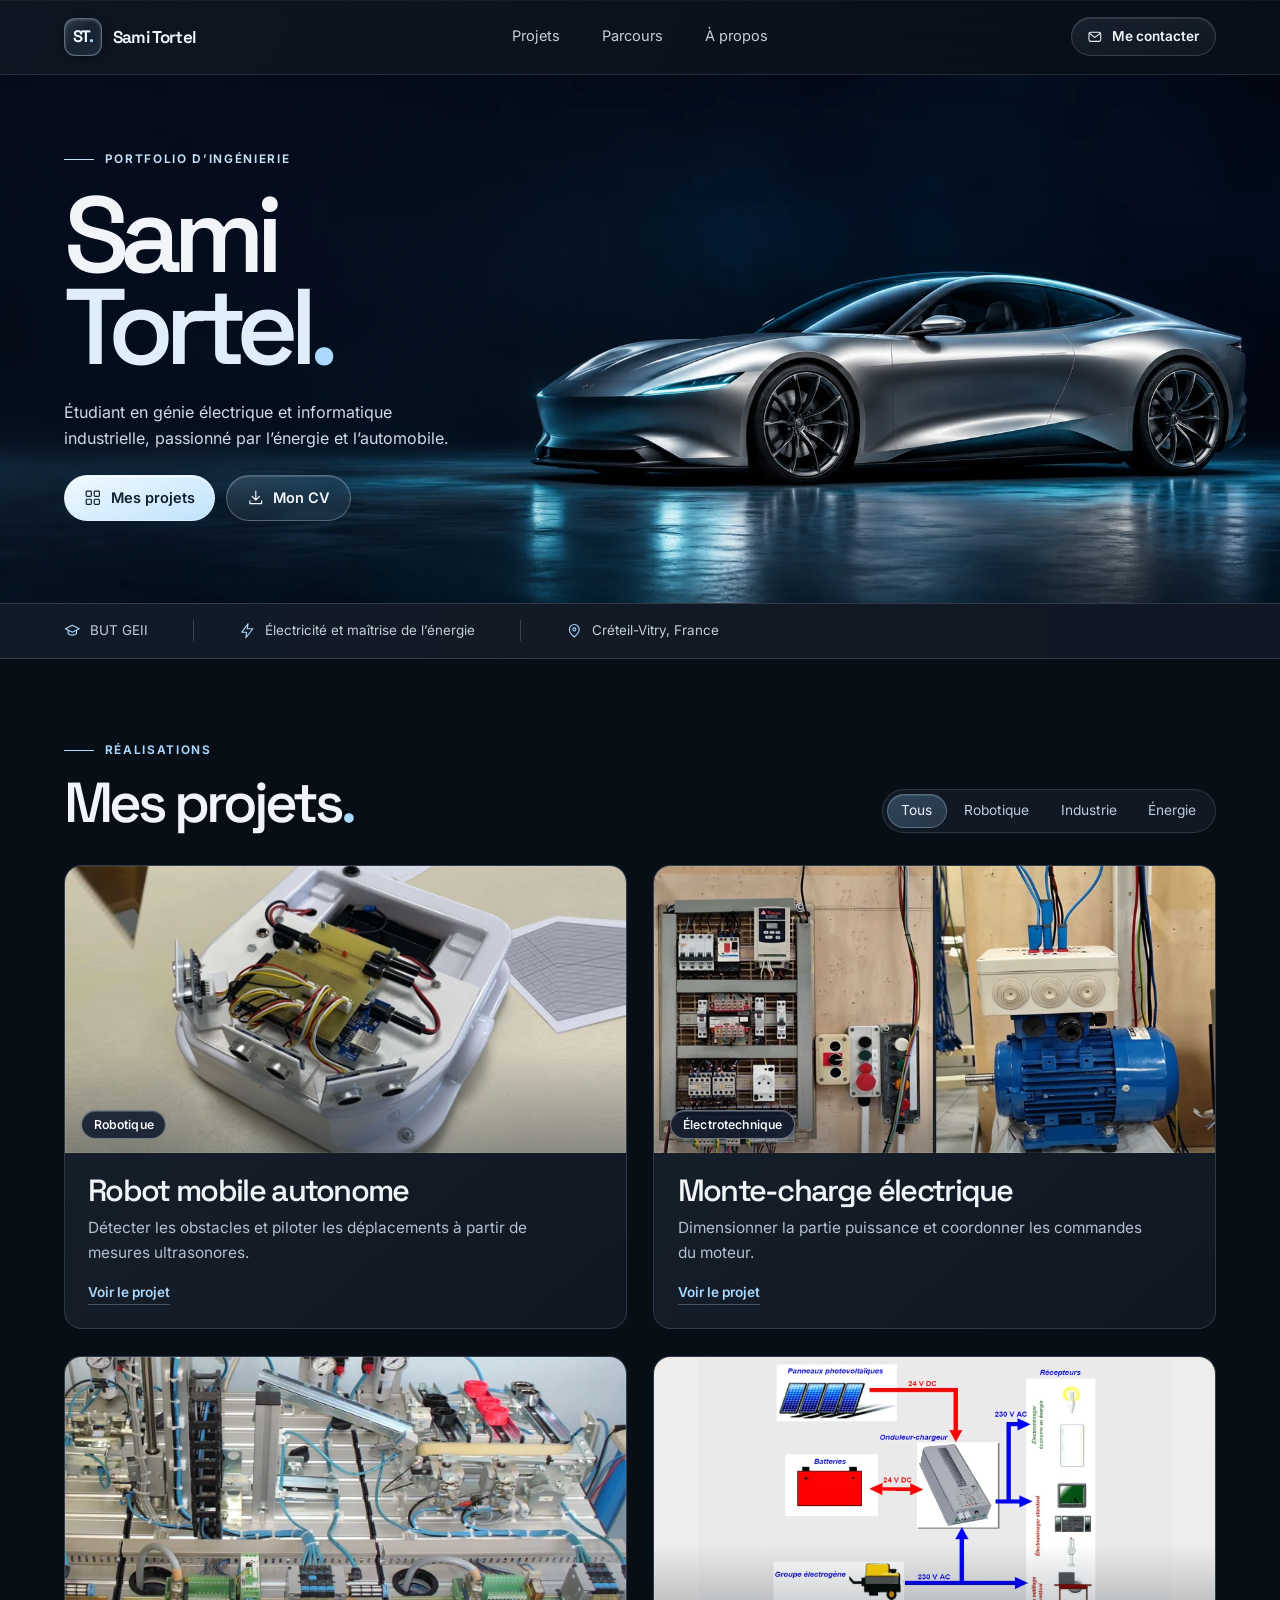
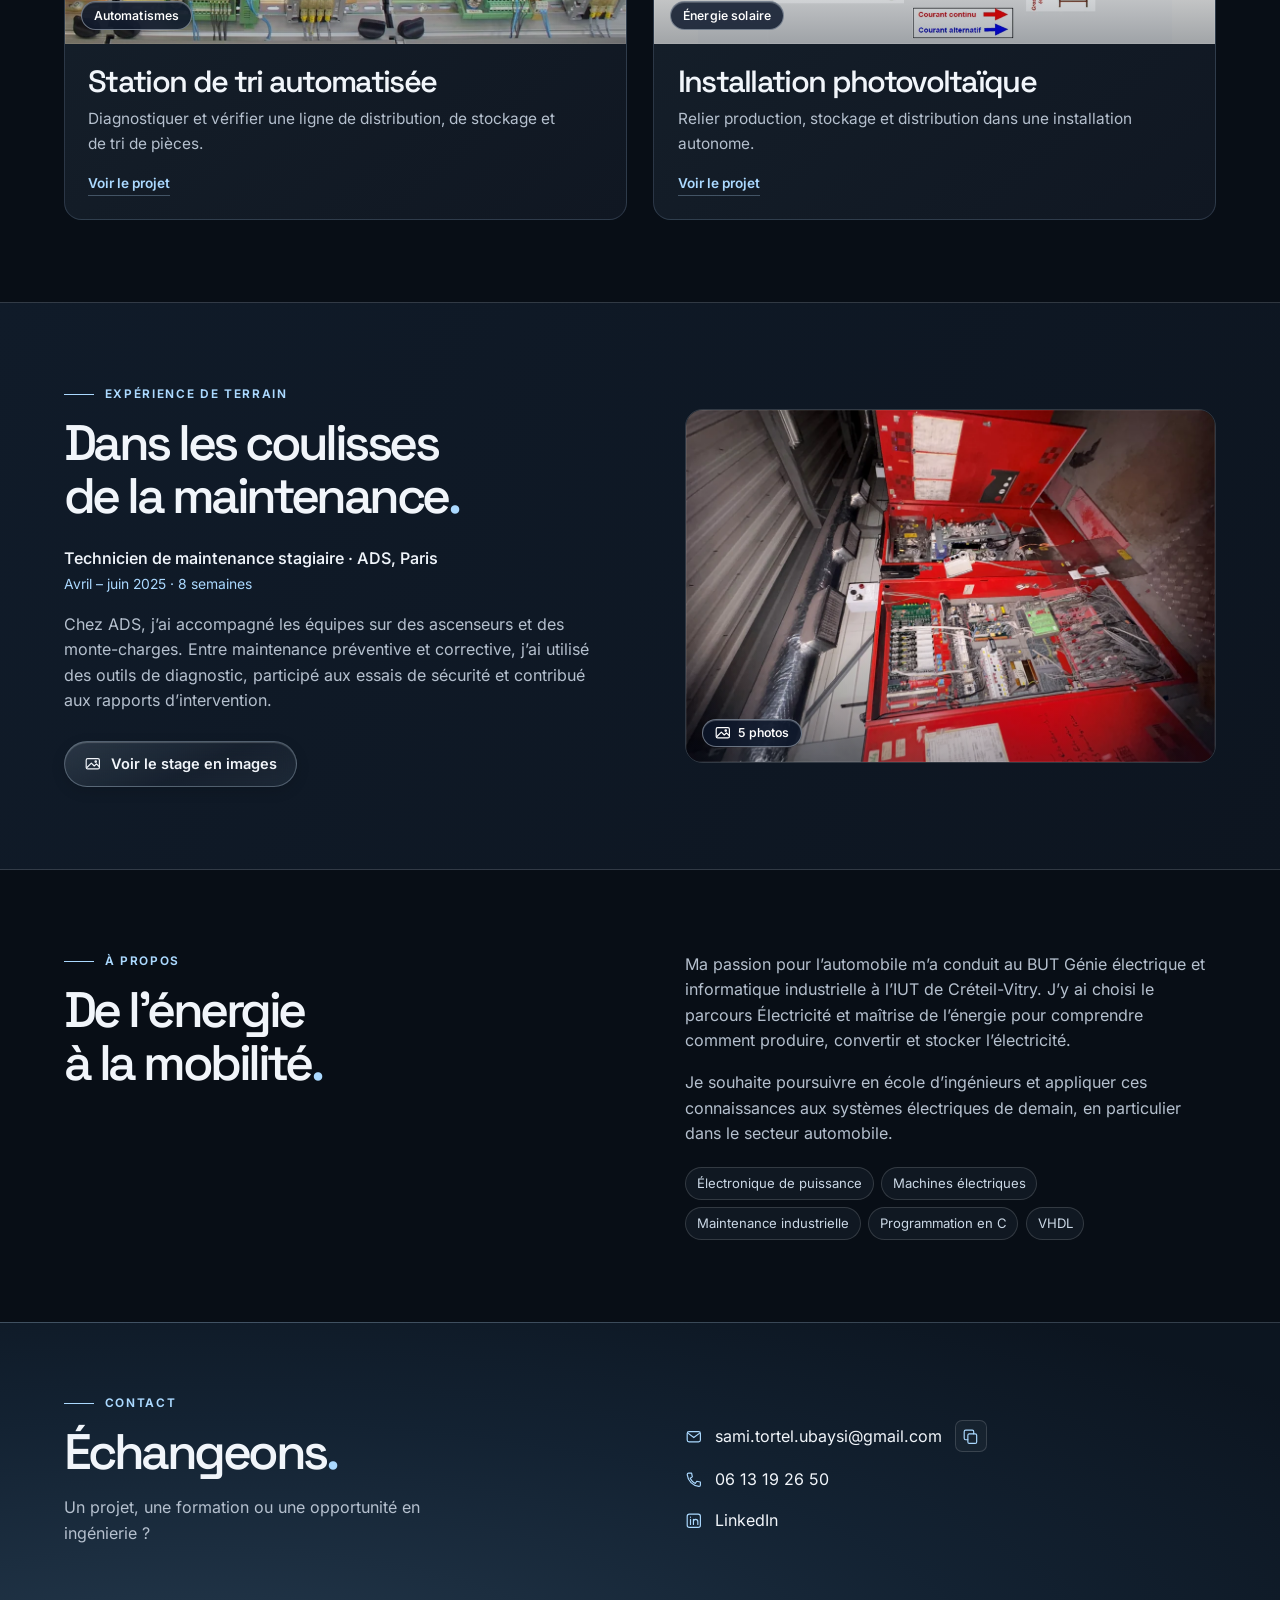
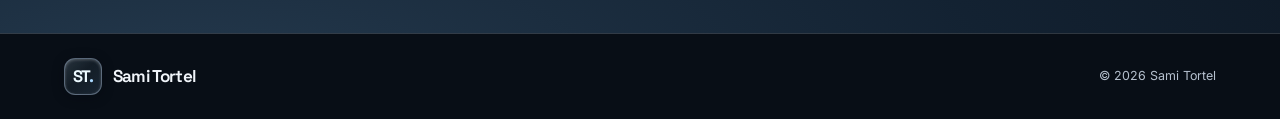
==== commit 84eac519: "Refondre le portfolio GEII et ses galeries interactives" ====
--- a/index.html
+++ b/index.html
@@ -1,124 +1,67 @@
-<!DOCTYPE html>
+<!doctype html>
 <html lang="fr">
 <head>
-    <meta charset="UTF-8">
-    <title>Mon Portfolio - Sami Tortel</title>
-    <link rel="stylesheet" href="style.css">
+<meta charset="utf-8"><meta name="viewport" content="width=device-width, initial-scale=1">
+<meta name="theme-color" content="#080e16"><meta name="description" content="Portfolio de Sami Tortel, étudiant en génie électrique et informatique industrielle. Robotique, énergie, automatismes et expérience en maintenance.">
+<title>Sami Tortel — Portfolio GEII</title>
+<link rel="preload" as="image" href="assets/hero.webp">
+<link rel="preload" as="font" type="font/woff2" href="assets/fonts/space-grotesk.woff2" crossorigin>
+<link rel="stylesheet" href="style.css"><script src="portfolio.js" defer></script>
 </head>
-<body>
-
-    <!-- ===== EN-TÊTE ===== -->
-    <header>
-        <h1>MON PORTFOLIO PAR SAMI TORTEL</h1>
-
-        <nav>
-            <a href="#qui-suis-je">Qui suis-je</a>
-            <a href="#experience">Mon expérience</a>
-            <a href="#projets">Mes projets</a>
-        </nav>
-    </header>
-
-    <!-- ===== SECTION QUI SUIS-JE ===== -->
-    <section id="qui-suis-je">
-        <h2>Qui suis-je</h2>
-
-        <p class="presentation">
-            Je me présente Sami Tortel, je suis actuellement étudiant en Bachelor Génie
-            Electrique et Informatique Industrielle à l'IUT de Créteil Vitry en 3eme année
-            d'étude. Etant passionné par le monde de l'automobile, j'ai choisi le parcours
-            Electricité et Maitrise de l'Energie pour les énergies et les solutions durables
-            qui sont des thèmes d'actualité important dans ce domaine. Après mon BUT je
-            désire poursuivre mes études dans le monde de l'ingénierie afin de parvenir
-            à travailler dans le secteur d'activité qui me passionne depuis mon enfance.
-        </p>
-
-        <!-- ===== CARTE CONTACT ===== -->
-        <div class="contact">
-            <h3>Contact</h3>
-            <p><strong>Prénom / Nom :</strong> Sami Tortel</p>
-            <p><strong>Numéro de téléphone :</strong> <a href="tel:+33613192650">06 13 19 26 50</a></p>
-            <p><strong>Email :</strong> sami.tortel.ubaysi@gmail.com</p>
-            <p><strong>LinkedIn :</strong> <a href="https://www.linkedin.com/in/sami-tortel-384b14269" target="_blank">Sami Tortel</a></p>
-        </div>
-
-        <!-- ===== LIEN VERS LE CV ===== -->
-        <div class="transition">
-            <a href="CV_Sami_TORTEL_ESME" target="_blank">
-                Voir mon CV (image)
-            </a>
-        </div>
-    </section>
-
-    <!-- ===== SECTION EXPÉRIENCE ===== -->
-    <section id="experience">
-        <h2>Mon expérience</h2>
-
-        <div class="experience-card">
-            <h3>Stagiaire Technicien de Maintenance – ADS – Paris</h3>
-            <p class="date">Avril 2025 – Juin 2025 (stage de 8 semaines)</p>
-
-            <ul>
-                <li>Réalisation de maintenance préventive et corrective sur des ascenseurs et monte-charges</li>
-                <li>Vérification et tests des systèmes de sécurité</li>
-                <li>Interventions sur les composants mécaniques et électriques</li>
-                <li>Assistance à la rédaction de rapports d'intervention</li>
-                <li>Utilisation d'outils de diagnostic spécifiques</li>
-                <li>Collaboration avec les équipes techniques</li>
-            </ul>
-
-            <div class="transition">
-                <a href="experience-images.html">
-                    Images de mon expérience
-                </a>
-            </div>
-        </div>
-    </section>
-
-    <!-- ===== SECTION PROJETS ===== -->
-    <section id="projets">
-        <h2>Mes projets</h2>
-
-        <ul class="projets-list">
-            <li>
-                <a href="robot.PNG" target="_blank">
-                    Conception d'un robot mobile autonome intégrant des capteurs ultrasons
-                </a>
-                <span class="multi">
-                    (<a href="robot2.png" target="_blank">image 2</a>)
-                </span>
-            </li>
-
-            <li>
-                <a href="monte_charge1.PNG" target="_blank">
-                    Dimensionnement d'un monte-charge intégrant une partie puissance et une partie commande
-                </a>
-                <span class="multi">
-                    (<a href="monte_charge2.PNG" target="_blank">image 2</a>)
-                </span>
-            </li>
-
-            <li>
-                <a href="triage1.PNG" target="_blank">
-                    Vérification et maintenance d'un système de triage, de stockage et de distribution de pièces
-                </a>
-                <span class="multi">
-                    (<a href="triage2.PNG" target="_blank">image 2</a>)
-                </span>
-            </li>
-
-            <li>
-                <a href="solaire.png" target="_blank">
-                    Dimensionnement d'un système de panneaux photovoltaïques produisant,
-                    stockant et distribuant l'énergie
-                </a>
-            </li>
-        </ul>
-    </section>
-
-    <!-- ===== PIED DE PAGE ===== -->
-    <footer>
-        <p>© 2026 – Sami Tortel</p>
-    </footer>
-
-</body>
-</html>
+<body id="accueil">
+<a class="skip" href="#contenu">Aller au contenu</a>
+<header class="site-header"><div class="nav-inner">
+<a class="brand" href="#accueil" aria-label="Sami Tortel, accueil"><span class="monogram" aria-hidden="true">ST<span>.</span></span><span>Sami Tortel</span></a>
+<nav id="main-nav" aria-label="Navigation principale"><a href="#projets">Projets</a><a href="#experience">Parcours</a><a href="#qui-suis-je">À propos</a></nav>
+<div class="nav-actions"><a class="nav-contact" href="#contact"><svg class="icon" aria-hidden="true" focusable="false" viewBox="0 0 24 24" fill="none" stroke="currentColor" stroke-width="1.6" stroke-linecap="round" stroke-linejoin="round"><rect x="3" y="5" width="18" height="14" rx="2.5"/><path d="m4 7 8 6 8-6"/></svg><span>Me contacter</span></a><button class="menu-toggle" type="button" aria-expanded="false" aria-controls="main-nav" aria-label="Ouvrir le menu" hidden><svg class="icon" aria-hidden="true" focusable="false" viewBox="0 0 24 24" fill="none" stroke="currentColor" stroke-width="1.6" stroke-linecap="round" stroke-linejoin="round"><path d="M3 6h18M3 12h18M3 18h18"/></svg></button></div>
+</div></header>
+<main id="contenu">
+<section class="hero" aria-labelledby="hero-name">
+<div class="hero-art" aria-hidden="true"></div><div class="hero-frame"><div class="hero-copy">
+<p class="eyebrow hero-label">Portfolio d’ingénierie</p>
+<h1 id="hero-name">Sami<br><span>Tortel<span class="period">.</span></span></h1>
+<p class="hero-summary">Étudiant en génie électrique et informatique industrielle, passionné par l’énergie et l’automobile.</p>
+<div class="hero-actions"><a href="#projets" class="btn primary"><svg class="icon" aria-hidden="true" focusable="false" viewBox="0 0 24 24" fill="none" stroke="currentColor" stroke-width="1.6" stroke-linecap="round" stroke-linejoin="round"><rect x="3" y="3" width="7" height="7" rx="1.2"/><rect x="14" y="3" width="7" height="7" rx="1.2"/><rect x="3" y="14" width="7" height="7" rx="1.2"/><rect x="14" y="14" width="7" height="7" rx="1.2"/></svg>Mes projets</a><a href="CV_Sami_TORTEL_ESME.pdf" download class="btn glass"><svg class="icon" aria-hidden="true" focusable="false" viewBox="0 0 24 24" fill="none" stroke="currentColor" stroke-width="1.6" stroke-linecap="round" stroke-linejoin="round"><path d="M12 3v12m-5-5 5 5 5-5M4 16v4h16v-4"/></svg>Mon CV</a></div>
+</div></div></section>
+<div class="spec-band"><ul class="wrap spec-list">
+<li><svg class="icon" aria-hidden="true" focusable="false" viewBox="0 0 24 24" fill="none" stroke="currentColor" stroke-width="1.6" stroke-linecap="round" stroke-linejoin="round"><path d="m2 9 10-5 10 5-10 5-10-5Zm4 3v4c3 3 9 3 12 0v-4"/></svg><span>BUT GEII</span></li><li><svg class="icon" aria-hidden="true" focusable="false" viewBox="0 0 24 24" fill="none" stroke="currentColor" stroke-width="1.6" stroke-linecap="round" stroke-linejoin="round"><path d="m13 2-9 12h7l-1 8 10-13h-8l1-7Z"/></svg><span>Électricité et maîtrise de l’énergie</span></li><li><svg class="icon" aria-hidden="true" focusable="false" viewBox="0 0 24 24" fill="none" stroke="currentColor" stroke-width="1.6" stroke-linecap="round" stroke-linejoin="round"><path d="M19 10c0 5-7 11-7 11S5 15 5 10a7 7 0 1 1 14 0Z"/><circle cx="12" cy="10" r="2.2"/></svg><span>Créteil-Vitry, France</span></li>
+</ul></div>
+<section id="projets" class="section wrap" aria-labelledby="projets-titre">
+<div class="projects-heading"><div><p class="eyebrow">Réalisations</p><h2 id="projets-titre">Mes projets<span class="period">.</span></h2></div>
+<div class="filters" role="group" aria-label="Filtrer les projets" hidden>
+<button type="button" data-filter="tous" aria-pressed="true">Tous</button><button type="button" data-filter="robotique" aria-pressed="false">Robotique</button><button type="button" data-filter="industrie" aria-pressed="false">Industrie</button><button type="button" data-filter="energie" aria-pressed="false">Énergie</button>
+</div></div>
+<div class="project-grid"><article class="project" data-groups="robotique"><a class="project-link" href="projet-robot.html">
+      <div class="project-photo"><img loading="lazy" decoding="async" width="990" height="600" src="assets/robot.webp" alt="Châssis du robot mobile avec sa carte et ses capteurs."><span class="category">Robotique</span></div>
+      <div class="project-text"><h3>Robot mobile autonome</h3><p>Détecter les obstacles et piloter les déplacements à partir de mesures ultrasonores.</p><span class="project-more">Voir le projet</span></div>
+    </a></article><article class="project" data-groups="industrie energie"><a class="project-link" href="projet-monte-charge.html">
+      <div class="project-photo"><img loading="lazy" decoding="async" width="990" height="600" src="assets/monte-charge.webp" alt="Armoire de commande et moteur électrique du banc de monte-charge."><span class="category">Électrotechnique</span></div>
+      <div class="project-text"><h3>Monte-charge électrique</h3><p>Dimensionner la partie puissance et coordonner les commandes du moteur.</p><span class="project-more">Voir le projet</span></div>
+    </a></article><article class="project" data-groups="industrie"><a class="project-link" href="projet-triage.html">
+      <div class="project-photo"><img loading="lazy" decoding="async" width="990" height="600" src="assets/triage.webp" alt="Banc de tri automatisé avec ses convoyeurs et ses pièces de couleur."><span class="category">Automatismes</span></div>
+      <div class="project-text"><h3>Station de tri automatisée</h3><p>Diagnostiquer et vérifier une ligne de distribution, de stockage et de tri de pièces.</p><span class="project-more">Voir le projet</span></div>
+    </a></article><article class="project" data-groups="energie"><a class="project-link" href="projet-solaire.html">
+      <div class="project-photo"><img loading="lazy" decoding="async" width="990" height="600" src="assets/solaire.webp" alt="Schéma reliant panneaux solaires, batteries et récepteurs."><span class="category">Énergie solaire</span></div>
+      <div class="project-text"><h3>Installation photovoltaïque</h3><p>Relier production, stockage et distribution dans une installation autonome.</p><span class="project-more">Voir le projet</span></div>
+    </a></article></div><p class="sr-only" id="filter-status" role="status"></p>
+</section>
+<section class="section stage-section" id="experience" aria-labelledby="stage-titre"><div class="wrap stage-grid">
+<div class="stage-copy"><p class="eyebrow">Expérience de terrain</p><h2 id="stage-titre">Dans les coulisses<br>de la maintenance<span class="period">.</span></h2>
+<p class="stage-role">Technicien de maintenance stagiaire · ADS, Paris</p>
+<p class="date">Avril – juin 2025 · 8 semaines</p>
+<p>Chez ADS, j’ai accompagné les équipes sur des ascenseurs et des monte-charges. Entre maintenance préventive et corrective, j’ai utilisé des outils de diagnostic, participé aux essais de sécurité et contribué aux rapports d’intervention.</p>
+<a href="experience-images.html" class="btn glass"><svg class="icon" aria-hidden="true" focusable="false" viewBox="0 0 24 24" fill="none" stroke="currentColor" stroke-width="1.6" stroke-linecap="round" stroke-linejoin="round"><rect x="3" y="5" width="18" height="14" rx="2"/><path d="m4 17 6-6 4 4 3-3 4 4"/><circle cx="16" cy="9" r="1"/></svg>Voir le stage en images</a></div>
+<a class="stage-image" href="experience-images.html" aria-label="Ouvrir la galerie du stage chez ADS"><img src="assets/stage.webp" alt="Armoire électrique ouverte lors d’une intervention chez ADS." loading="lazy"><span class="category"><svg class="icon" aria-hidden="true" focusable="false" viewBox="0 0 24 24" fill="none" stroke="currentColor" stroke-width="1.6" stroke-linecap="round" stroke-linejoin="round"><rect x="3" y="5" width="18" height="14" rx="2"/><path d="m4 17 6-6 4 4 3-3 4 4"/><circle cx="16" cy="9" r="1"/></svg>5 photos</span></a>
+</div></section>
+<section id="qui-suis-je" class="section wrap about" aria-labelledby="about-titre">
+<div><p class="eyebrow">À propos</p><h2 id="about-titre">De l’énergie<br>à la mobilité<span class="period">.</span></h2></div>
+<div class="about-copy"><p>Ma passion pour l’automobile m’a conduit au BUT Génie électrique et informatique industrielle à l’IUT de Créteil-Vitry. J’y ai choisi le parcours Électricité et maîtrise de l’énergie pour comprendre comment produire, convertir et stocker l’électricité.</p>
+<p>Je souhaite poursuivre en école d’ingénieurs et appliquer ces connaissances aux systèmes électriques de demain, en particulier dans le secteur automobile.</p>
+<ul class="skills" aria-label="Domaines de compétences"><li>Électronique de puissance</li><li>Machines électriques</li><li>Maintenance industrielle</li><li>Programmation en C</li><li>VHDL</li></ul></div></section>
+<section id="contact" class="contact-section" aria-labelledby="contact-titre"><div class="wrap contact-grid">
+<div><p class="eyebrow">Contact</p><h2 id="contact-titre">Échangeons<span class="period">.</span></h2><p>Un projet, une formation ou une opportunité en ingénierie&nbsp;?</p></div>
+<div class="contact-links"><div class="email-row"><a href="mailto:sami.tortel.ubaysi@gmail.com"><svg class="icon" aria-hidden="true" focusable="false" viewBox="0 0 24 24" fill="none" stroke="currentColor" stroke-width="1.6" stroke-linecap="round" stroke-linejoin="round"><rect x="3" y="5" width="18" height="14" rx="2.5"/><path d="m4 7 8 6 8-6"/></svg><span>sami.tortel.ubaysi@gmail.com</span></a><button type="button" class="copy" title="Copier l’adresse e-mail" aria-label="Copier l’adresse e-mail" hidden><svg class="icon" aria-hidden="true" focusable="false" viewBox="0 0 24 24" fill="none" stroke="currentColor" stroke-width="1.6" stroke-linecap="round" stroke-linejoin="round"><rect x="8" y="8" width="12" height="13" rx="2"/><path d="M16 8V5a2 2 0 0 0-2-2H5a2 2 0 0 0-2 2v9a2 2 0 0 0 2 2h3"/></svg></button></div>
+<a href="tel:+33613192650"><svg class="icon" aria-hidden="true" focusable="false" viewBox="0 0 24 24" fill="none" stroke="currentColor" stroke-width="1.6" stroke-linecap="round" stroke-linejoin="round"><path d="M5 3h4l1 5-3 2a15 15 0 0 0 7 7l2-3 5 1v4a2 2 0 0 1-2 2A18 18 0 0 1 3 5a2 2 0 0 1 2-2Z"/></svg>06 13 19 26 50</a><a href="https://www.linkedin.com/in/sami-tortel-384b14269"><svg class="icon" aria-hidden="true" focusable="false" viewBox="0 0 24 24" fill="none" stroke="currentColor" stroke-width="1.6" stroke-linecap="round" stroke-linejoin="round"><rect x="3" y="3" width="18" height="18" rx="3"/><path d="M7.5 10v7m0-10v.1m4 9.9v-7m0 3a3 3 0 0 1 6 0v4"/></svg>LinkedIn</a><span class="copy-result" role="status"></span></div>
+</div></section></main>
+<footer class="wrap footer"><a class="brand" href="#accueil" aria-label="Sami Tortel, retour en haut"><span class="monogram" aria-hidden="true">ST<span>.</span></span>Sami Tortel</a><span>© 2026 Sami Tortel</span></footer>
+</body></html>
--- a/style.css
+++ b/style.css
@@ -1,371 +1,136 @@
-/* ===== RESET ET BASE ===== */
-* {
-    margin: 0;
-    padding: 0;
-    box-sizing: border-box;
+@font-face{font-family:Inter;src:url("assets/fonts/inter.woff2") format("woff2");font-style:normal;font-weight:100 900;font-display:swap}
+@font-face{font-family:"Space Grotesk";src:url("assets/fonts/space-grotesk.woff2") format("woff2");font-style:normal;font-weight:300 700;font-display:swap}
+:root{color-scheme:dark;--bg:#080e16;--text:#f1f5fa;--secondary:#b5c0ce;--ice:#abd9ff;--edge:#ffffff25;--heading:"Space Grotesk",Arial,sans-serif;--body:Inter,Arial,sans-serif;--gutter:clamp(1.2rem,5vw,5.4rem);--limit:82rem}
+*{box-sizing:border-box}
+html{scroll-behavior:smooth;scroll-padding-top:6rem}
+body{margin:0;background:var(--bg);color:var(--text);font-family:var(--body);line-height:1.6}
+button,a{font:inherit;color:inherit}
+a{text-decoration:none}
+button{cursor:pointer}
+img{display:block;max-width:100%}
+[hidden]{display:none!important}
+:focus-visible{outline:3px solid #b7e8ff;outline-offset:4px}
+::selection{background:#b8dbff;color:#102438}
+.wrap,.nav-inner,.hero-frame{width:min(calc(100% - var(--gutter) * 2),var(--limit));margin-inline:auto}
+.icon{width:1.1rem;height:1.1rem;flex:none}
+.skip,.sr-only{position:absolute;width:1px;height:1px;overflow:hidden;clip-path:inset(50%);white-space:nowrap}
+.skip:focus{position:fixed;top:.8rem;left:.8rem;width:auto;height:auto;padding:.7rem 1.2rem;clip-path:none;background:#102438;z-index:50}
+.site-header{position:sticky;top:0;z-index:10;border-bottom:1px solid #c5e7ff20;background:linear-gradient(110deg,#101925ec,#090f19f0);box-shadow:inset 0 1px #ffffff0a}
+@supports(backdrop-filter:blur(10px)){.site-header{background:linear-gradient(110deg,#101925bd,#090f19c9);backdrop-filter:blur(20px) saturate(145%)}}
+.nav-inner{min-height:4.6rem;display:grid;grid-template-columns:1fr auto 1fr;gap:1rem;align-items:center}
+.brand{display:inline-flex;align-items:center;gap:.7rem;font:650 1.07rem var(--heading);letter-spacing:-.04em;justify-self:start;white-space:nowrap}
+.monogram{display:grid;grid-auto-flow:column;align-content:center;justify-content:center;width:2.35rem;height:2.35rem;border:1px solid #cee3ff5c;border-radius:.7rem;background:linear-gradient(135deg,#c5e9ff2c,#719cb21c 45%,#34495d66);box-shadow:inset 0 1px 3px #f6fcff40,0 2px 12px #01071160;color:#edfaff;font:700 1.04rem var(--heading);letter-spacing:-.10em}
+.monogram span{color:var(--ice)}
+#main-nav,.nav-actions,.hero-actions,.filters,.btn,.nav-contact,.project-more,.category{display:flex;align-items:center}
+#main-nav{gap:clamp(1.2rem,3.3vw,3rem)}
+#main-nav a{color:#c6cfdb;font-size:.91rem;transition:color .2s}
+#main-nav a:hover,#main-nav a[aria-current],.contact-links a:hover,.footer a:hover{color:var(--ice)}
+.nav-actions{justify-self:end;gap:.65rem}
+.nav-contact,.btn,.menu-toggle{justify-content:center;gap:.58rem;border:1px solid var(--edge);font-weight:600;line-height:1.15}
+.nav-contact,.menu-toggle{border-radius:100px;background:linear-gradient(170deg,#a8c9f018,#18202888);box-shadow:inset 0 1px 1px #ffffff1f}
+.nav-contact{padding:.57rem .98rem;font-size:.85rem;min-height:2.45rem}
+.nav-contact .icon{width:.98rem}
+.menu-toggle{width:2.6rem;height:2.6rem;display:inline-grid}
+.hero{position:relative;isolation:isolate;overflow:hidden;background:#050d1b}
+.hero-art{position:absolute;z-index:-1;inset:0;background-image:linear-gradient(90deg,#030b1748,transparent 57%),url("assets/hero.webp");background-size:cover;background-position:center 60%}
+.hero-frame{min-height:clamp(33rem,40vw,40rem);display:flex;align-items:center;padding-block:3.8rem 4.2rem}
+.hero-copy{width:min(42%,35rem)}
+.eyebrow{display:flex;align-items:center;gap:.7rem;margin:0 0 .85rem;color:var(--ice);font-size:.74rem;font-weight:650;letter-spacing:.14em;text-transform:uppercase}
+.eyebrow::before{content:"";width:1.85rem;height:1px;background:currentColor}
+.hero-label{color:#c5e1f7;margin-bottom:1.25rem}
+h1,h2,h3{font-family:var(--heading);margin:0;line-height:1.06}
+h1{font-size:clamp(5.2rem,8.4vw,8.35rem);font-weight:550;letter-spacing:-.084em;line-height:.86}
+h1>span{color:#e0eefb}
+.period{color:var(--ice)}
+.hero-summary{color:#cfdae7;max-width:25rem;font-size:clamp(1rem,1.2vw,1.13rem);line-height:1.6;margin:1.65rem 0 1.5rem}
+.hero-actions{gap:.7rem;flex-wrap:wrap}
+.btn{display:inline-flex;min-height:2.85rem;padding:.8rem 1.2rem;border-radius:100px;font-size:.91rem;transition:transform .2s,background .2s,border-color .2s}
+.primary{background:linear-gradient(160deg,#effaff,#c1e2fb);box-shadow:inset 0 1px #fff,0 4px 18px #0f406230;color:#10202d;border-color:#def1ff}
+.glass{background:linear-gradient(155deg,#cfeaff24,#d3e6ff0a 58%,#c2e0ff14);border-color:#d9eeff4a;box-shadow:inset 0 1px 1px #fff3,0 4px 14px #0002;backdrop-filter:blur(12px)}
+.spec-band{background:linear-gradient(90deg,#111b27,#111924 65%,#101725);border-block:1px solid var(--edge)}
+.spec-list{list-style:none;display:flex;align-items:center;gap:clamp(1.5rem,3.5vw,3.5rem);padding:1.02rem 0;margin-block:0;color:#c5cfda}
+.spec-list li{display:inline-flex;align-items:center;gap:.6rem;font-size:.84rem}
+.spec-list li+li{border-left:1px solid #ffffff2e;padding-left:clamp(1.5rem,3.5vw,3.5rem)}
+.spec-list .icon{color:var(--ice);width:1.04rem}
+.section{padding-block:clamp(3.5rem,6.4vw,6.2rem)}
+h2{font-size:clamp(2.6rem,4.4vw,4.6rem);letter-spacing:-.071em;font-weight:550}
+.projects-heading{display:flex;align-items:end;justify-content:space-between;gap:1rem;margin-bottom:2rem}
+.filters{gap:.16rem;border:1px solid #cedef726;border-radius:100px;background:#101923;padding:.25rem}
+.filters button{border:1px solid transparent;background:transparent;color:#bfcada;border-radius:100px;font-size:.86rem;padding:.43rem .85rem;line-height:1.3}
+.filters button[aria-pressed=true]{background:linear-gradient(150deg,#304559,#263545);border-color:#c0dfff4d;color:#e9f4ff;box-shadow:inset 0 1px #d5f1ff21}
+.project-grid{display:grid;grid-template-columns:repeat(2,minmax(0,1fr));gap:clamp(1.1rem,2.1vw,2rem)}
+.project{min-width:0}
+.project-link{display:block;height:100%;background:linear-gradient(140deg,#16212c,#101722);border:1px solid #b8d6fa29;border-radius:1.1rem;overflow:hidden;box-shadow:inset 0 1px #fff1;transition:border-color .3s,transform .3s}
+.project-photo,.stage-image{overflow:hidden;position:relative}
+.project-photo{background:#152334;aspect-ratio:1.95}
+.project-photo img,.stage-image img{width:100%;height:100%;object-fit:cover;transition:transform .6s cubic-bezier(.2,.65,.25,1)}
+.project-photo::after,.stage-image::after{content:"";position:absolute;inset:0;pointer-events:none;background:linear-gradient(0deg,#07132055,transparent 35%);box-shadow:inset 0 0 0 1px #ffffff12}
+.project[data-groups="energie"] .project-photo img{object-fit:contain;background:#eeedeb}
+.category{position:absolute;bottom:.9rem;left:1rem;z-index:1;min-height:1.8rem;gap:.4rem;padding:.22rem .72rem;border:1px solid #ecf5ff68;border-radius:100px;background:#0b162ad6;backdrop-filter:blur(12px);box-shadow:inset 0 1px #fff3;color:#fff;font-size:.77rem;font-weight:550;letter-spacing:.012em}
+.project-text{padding:1.35rem 1.45rem 1.45rem}
+.project h3{font-size:clamp(1.45rem,2.4vw,2.15rem);letter-spacing:-.055em;font-weight:550}
+.project-text p{color:var(--secondary);font-size:.96rem;margin:.55rem 0 .85rem;max-width:48ch}
+.project-more{display:inline-flex;font-size:.85rem;font-weight:600;color:var(--ice);border-bottom:1px solid #b8ddfc4a}
+.stage-section{background:linear-gradient(118deg,#101b29,#0d1520);border-block:1px solid var(--edge)}
+.stage-grid,.about,.contact-grid{display:grid;align-items:center;grid-template-columns:1fr 1fr;gap:clamp(2rem,7vw,6rem)}
+.stage-copy h2,.about h2,.contact-grid h2{font-size:clamp(2.45rem,3.9vw,4rem)}
+.stage-role{margin:1.45rem 0 .1rem;color:#eff4fa;font-weight:550}
+.date{margin:0;color:var(--ice);font-size:.87rem}
+.stage-copy>p:not([class]),.about-copy p,.contact-grid p:not([class]){color:var(--secondary)}
+.stage-copy .btn{margin-top:.7rem}
+.stage-image{aspect-ratio:1.5;border-radius:1.1rem;border:1px solid var(--edge);display:block}
+.about,.contact-grid{align-items:start}
+.about-copy p{margin:0 0 1rem}
+.skills{list-style:none;margin:1.25rem 0 0;padding:0;display:flex;gap:.45rem;flex-wrap:wrap}
+.skills li{border:1px solid var(--edge);border-radius:100px;padding:.32rem .68rem;font-size:.82rem;color:#cbd8e6;background:#101822}
+.contact-section{padding-block:clamp(3.4rem,5.5vw,5.3rem);background:radial-gradient(ellipse at 15% 115%,#24394d,#132232 52%,#0c1520 90%);border-block:1px solid var(--edge)}
+.contact-grid p:not([class]){max-width:25rem}
+.contact-links{position:relative;display:grid;gap:.8rem;align-self:center}
+.contact-links a,.email-row{display:flex;align-items:center;gap:.8rem;width:fit-content;max-width:100%;overflow-wrap:anywhere}
+.contact-links a{min-height:1.8rem}
+.contact-links .icon{color:var(--ice)}
+.copy{border:1px solid var(--edge);background:#ffffff08;border-radius:.45rem;min-width:2rem;min-height:2rem;display:grid;place-items:center}
+.copy-result{position:absolute;top:100%;font-size:.8rem;color:var(--ice)}
+.footer{display:flex;align-items:center;justify-content:space-between;padding-block:1.5rem;gap:1rem}
+.footer>span{font-size:.78rem;color:var(--secondary)}
+@media(hover:hover) and (pointer:fine){
+ .project-link:hover,.stage-image:hover{border-color:#b9dfff77}
+ .project-link:hover img,.stage-image:hover img{transform:scale(1.055)}
+ .project-link:hover .project-more{border-color:var(--ice)}
+ .btn:hover,.nav-contact:hover{transform:translateY(-2px);border-color:#e7f7ffb3}
+ .filters button:hover,.copy:hover,.menu-toggle:hover{background:#c3ddff19;color:#fff}
 }
-
-body {
-    font-family: 'Arial', sans-serif;
-    line-height: 1.6;
-    color: #333;
-    background-color: #f8f9fa;
+@media(min-width:1600px){.hero-art{background-size:min(100%,110rem) auto;background-repeat:no-repeat;background-position:center 61%}}
+@media(max-width:830px){
+ .projects-heading{align-items:start;flex-direction:column;gap:1.3rem}
+ .hero-frame{min-height:31rem}
+ .hero-copy{width:50%}
+ .hero-art{background-position:55% center}
+ .spec-list{gap:1.1rem}.spec-list li+li{padding-left:1.1rem}
+ .stage-grid,.about,.contact-grid{gap:2rem}
 }
-
-/* ===== EN-TÊTE ===== */
-header {
-    background: linear-gradient(135deg, #2c3e50, #3498db);
-    color: white;
-    padding: 2rem 0;
-    text-align: center;
-    box-shadow: 0 2px 10px rgba(0,0,0,0.1);
+@media(max-width:640px){
+ html{scroll-padding-top:4.75rem}
+ .nav-inner{min-height:3.9rem;grid-template-columns:1fr auto;gap:.4rem}
+ #main-nav{grid-column:1/-1;grid-row:2;justify-content:space-between;padding:0 .25rem .7rem;gap:.5rem}
+ .nav-actions{grid-column:2;grid-row:1}
+ .js-menu #main-nav{display:none}.js-menu #main-nav.open{display:flex}
+ .nav-contact{padding:.53rem .7rem;font-size:.8rem}
+ .hero-frame{min-height:0;padding-top:2.6rem;padding-bottom:clamp(12.5rem,43vw,16rem)}
+ .hero-art{background-size:auto 100%,156% auto;background-repeat:no-repeat;background-position:center,right bottom}
+ .hero-copy{width:100%}.hero-summary{max-width:24rem;font-size:1rem;margin:1.2rem 0}
+ h1{font-size:clamp(4.55rem,15vw,6rem)}.hero-label{margin-bottom:1.05rem}
+ .hero-actions .btn{min-height:2.65rem}
+ .spec-list{display:flex;flex-wrap:wrap;column-gap:.85rem;row-gap:.4rem;padding-block:.75rem}
+ .spec-list li{font-size:.77rem;gap:.32rem}.spec-list li+li{padding-left:0;border:0}
+ .spec-list .icon{width:.9rem}
+ .project-grid,.stage-grid,.about,.contact-grid{grid-template-columns:1fr}
+ .project-grid{gap:1.2rem}
+ .projects-heading{margin-bottom:1.2rem}.section{padding-block:3.3rem}
+ .filters{max-width:100%;flex-wrap:wrap;justify-content:center}.filters button{padding:.48rem .71rem}
+ .project-text{padding:1.1rem 1.15rem}.project-photo{aspect-ratio:1.85}
+ .stage-grid,.about,.contact-grid{gap:1.7rem}
+ .footer .brand{font-size:.94rem}
 }
-
-header h1 {
-    font-size: 2.5rem;
-    margin-bottom: 1rem;
-    font-weight: 700;
-    letter-spacing: 2px;
-}
-
-nav {
-    margin-top: 1.5rem;
-}
-
-nav a {
-    color: white;
-    text-decoration: none;
-    margin: 0 2rem;
-    padding: 0.8rem 1.5rem;
-    border: 2px solid white;
-    border-radius: 25px;
-    transition: all 0.3s ease;
-    font-weight: 500;
-    background-color: transparent;
-}
-
-nav a:hover {
-    background-color: white;
-    color: #2c3e50;
-    transform: translateY(-2px);
-}
-
-/* ===== SECTIONS GÉNÉRALES ===== */
-section {
-    max-width: 1200px;
-    margin: 0 auto;
-    padding: 4rem 2rem;
-}
-
-h2 {
-    font-size: 2.2rem;
-    color: #2c3e50;
-    margin-bottom: 2rem;
-    text-align: center;
-    position: relative;
-}
-
-h2::after {
-    content: '';
-    display: block;
-    width: 80px;
-    height: 4px;
-    background: linear-gradient(45deg, #3498db, #2ecc71);
-    margin: 1rem auto;
-    border-radius: 2px;
-}
-
-/* ===== SECTION QUI SUIS-JE ===== */
-#qui-suis-je {
-    background-color: white;
-    border-radius: 15px;
-    margin: 2rem auto;
-    box-shadow: 0 5px 20px rgba(0,0,0,0.1);
-}
-
-.presentation {
-    font-size: 1.1rem;
-    line-height: 1.8;
-    text-align: justify;
-    margin-bottom: 3rem;
-    color: #555;
-    background-color: #f8f9fa;
-    padding: 2rem;
-    border-radius: 10px;
-    border-left: 4px solid #3498db;
-}
-
-/* ===== CARTE CONTACT (CORRIGÉE) ===== */
-.contact {
-    background: linear-gradient(135deg, #2c3e50, #34495e);
-    color: white;
-    padding: 2.5rem;
-    border-radius: 15px;
-    margin: 2rem 0;
-    box-shadow: 0 8px 25px rgba(0,0,0,0.15);
-}
-
-.contact h3 {
-    font-size: 1.8rem;
-    margin-bottom: 2rem;
-    text-align: center;
-    color: #ecf0f1;
-    border-bottom: 2px solid #3498db;
-    padding-bottom: 1rem;
-}
-
-.contact p {
-    margin-bottom: 1.2rem;
-    font-size: 1.1rem;
-    color: #ecf0f1;
-    padding: 0.5rem 0;
-}
-
-.contact strong {
-    color: #74b9ff;
-    display: inline-block;
-    min-width: 180px;
-    font-weight: 600;
-}
-
-.contact a {
-    color: #00cec9;
-    text-decoration: none;
-    font-weight: 600;
-    padding: 0.3rem 0.8rem;
-    border-radius: 5px;
-    background-color: rgba(0, 206, 201, 0.1);
-    transition: all 0.3s ease;
-    border: 1px solid transparent;
-}
-
-.contact a:hover {
-    background-color: #00cec9;
-    color: white;
-    text-decoration: none;
-    transform: translateY(-1px);
-    border-color: #00cec9;
-}
-
-/* ===== LIENS DE TRANSITION (CORRIGÉS) ===== */
-.transition {
-    text-align: center;
-    margin: 3rem 0;
-}
-
-.transition a {
-    display: inline-block;
-    background: linear-gradient(45deg, #e17055, #fdcb6e);
-    color: white;
-    padding: 1.2rem 2.5rem;
-    border-radius: 30px;
-    text-decoration: none;
-    font-weight: 600;
-    font-size: 1.1rem;
-    transition: all 0.3s ease;
-    box-shadow: 0 4px 15px rgba(225, 112, 85, 0.3);
-    border: 2px solid transparent;
-    text-transform: uppercase;
-    letter-spacing: 1px;
-}
-
-.transition a:hover {
-    transform: translateY(-3px);
-    box-shadow: 0 8px 25px rgba(225, 112, 85, 0.5);
-    background: linear-gradient(45deg, #d63031, #e17055);
-}
-
-/* ===== SECTION EXPÉRIENCE ===== */
-#experience {
-    background-color: #ecf0f1;
-    border-radius: 15px;
-    margin: 2rem auto;
-}
-
-.experience-card {
-    background-color: white;
-    padding: 2.5rem;
-    border-radius: 15px;
-    box-shadow: 0 5px 20px rgba(0,0,0,0.1);
-    margin: 2rem 0;
-}
-
-.experience-card h3 {
-    color: #2c3e50;
-    font-size: 1.4rem;
-    margin-bottom: 0.5rem;
-}
-
-.date {
-    color: #7f8c8d;
-    font-style: italic;
-    margin-bottom: 1.5rem;
-    font-weight: 500;
-    background-color: #f8f9fa;
-    padding: 0.5rem 1rem;
-    border-radius: 20px;
-    display: inline-block;
-}
-
-.experience-card ul {
-    list-style: none;
-    padding-left: 0;
-}
-
-.experience-card li {
-    margin-bottom: 1rem;
-    padding-left: 2rem;
-    position: relative;
-    color: #555;
-    line-height: 1.6;
-}
-
-.experience-card li::before {
-    content: '✓';
-    position: absolute;
-    left: 0;
-    color: #27ae60;
-    font-weight: bold;
-    font-size: 1.2rem;
-    background-color: #d5f4e6;
-    width: 25px;
-    height: 25px;
-    border-radius: 50%;
-    display: flex;
-    align-items: center;
-    justify-content: center;
-    top: -2px;
-}
-
-/* ===== SECTION PROJETS (CORRIGÉE) ===== */
-#projets {
-    background-color: white;
-    border-radius: 15px;
-    margin: 2rem auto;
-    box-shadow: 0 5px 20px rgba(0,0,0,0.1);
-}
-
-.projets-list {
-    list-style: none;
-    padding: 0;
-}
-
-.projets-list li {
-    background: linear-gradient(135deg, #6c5ce7, #a29bfe);
-    margin-bottom: 1.5rem;
-    padding: 2rem;
-    border-radius: 12px;
-    box-shadow: 0 4px 15px rgba(108, 92, 231, 0.3);
-    transition: transform 0.3s ease, box-shadow 0.3s ease;
-    border: 2px solid transparent;
-}
-
-.projets-list li:hover {
-    transform: translateY(-5px);
-    box-shadow: 0 8px 25px rgba(108, 92, 231, 0.4);
-    border-color: #74b9ff;
-}
-
-.projets-list li a {
-    color: white;
-    text-decoration: none;
-    font-weight: 600;
-    font-size: 1.1rem;
-    line-height: 1.4;
-}
-
-.projets-list li a:hover {
-    text-decoration: underline;
-    text-shadow: 1px 1px 2px rgba(0,0,0,0.3);
-}
-
-.multi {
-    display: block;
-    margin-top: 1rem;
-    font-size: 0.9rem;
-    opacity: 0.8;
-}
-
-.multi a {
-    color: #ddd !important;
-    font-weight: 400 !important;
-    background-color: rgba(255,255,255,0.1);
-    padding: 0.3rem 0.8rem;
-    border-radius: 15px;
-    text-decoration: none;
-    transition: all 0.3s ease;
-}
-
-.multi a:hover {
-    background-color: rgba(255,255,255,0.2);
-    color: white !important;
-}
-
-/* ===== PIED DE PAGE ===== */
-footer {
-    background-color: #2c3e50;
-    color: white;
-    text-align: center;
-    padding: 2rem;
-    margin-top: 3rem;
-}
-
-footer p {
-    font-size: 1rem;
-    font-weight: 500;
-}
-
-/* ===== RESPONSIVE ===== */
-@media (max-width: 768px) {
-    header h1 {
-        font-size: 2rem;
-    }
-    
-    nav a {
-        display: block;
-        margin: 0.5rem auto;
-        width: 200px;
-    }
-    
-    section {
-        padding: 2rem 1rem;
-    }
-    
-    h2 {
-        font-size: 1.8rem;
-    }
-    
-    .presentation {
-        font-size: 1rem;
-        padding: 1.5rem;
-    }
-    
-    .contact {
-        padding: 1.5rem;
-    }
-    
-    .contact strong {
-        min-width: auto;
-        display: block;
-        margin-bottom: 0.3rem;
-    }
-    
-    .experience-card {
-        padding: 1.5rem;
-    }
-}
-
-@media (max-width: 480px) {
-    header h1 {
-        font-size: 1.6rem;
-        letter-spacing: 1px;
-    }
-    
-    section {
-        margin: 1rem;
-    }
-    
-    h2 {
-        font-size: 1.5rem;
-    }
-}
+@media(max-width:360px){.brand{gap:.45rem}.nav-contact span{display:none}.nav-contact{width:2.45rem}.filters button{font-size:.8rem;padding:.43rem .5rem}}
+@media(prefers-reduced-motion:reduce){html{scroll-behavior:auto}*,*::before,*::after{animation:none!important;transition:none!important}.project-link:hover img,.stage-image:hover img,.btn:hover,.nav-contact:hover{transform:none}}
